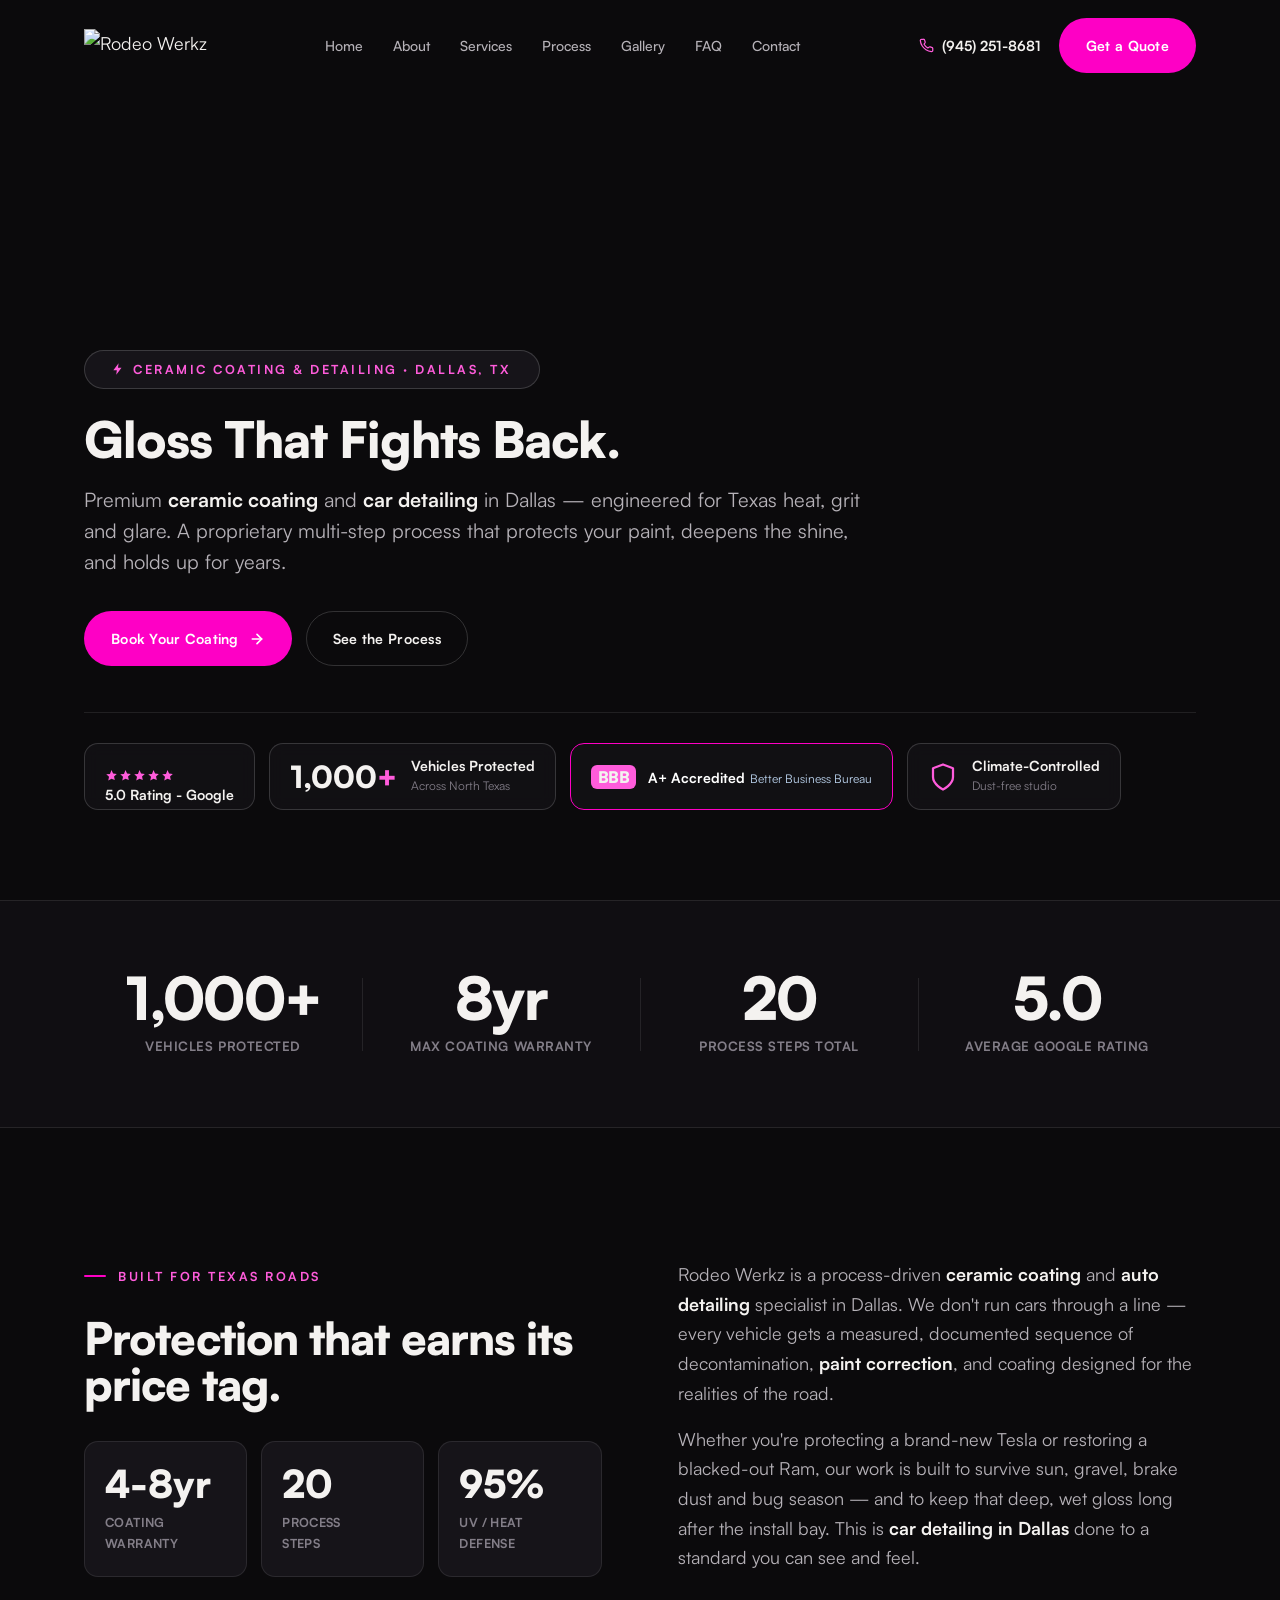
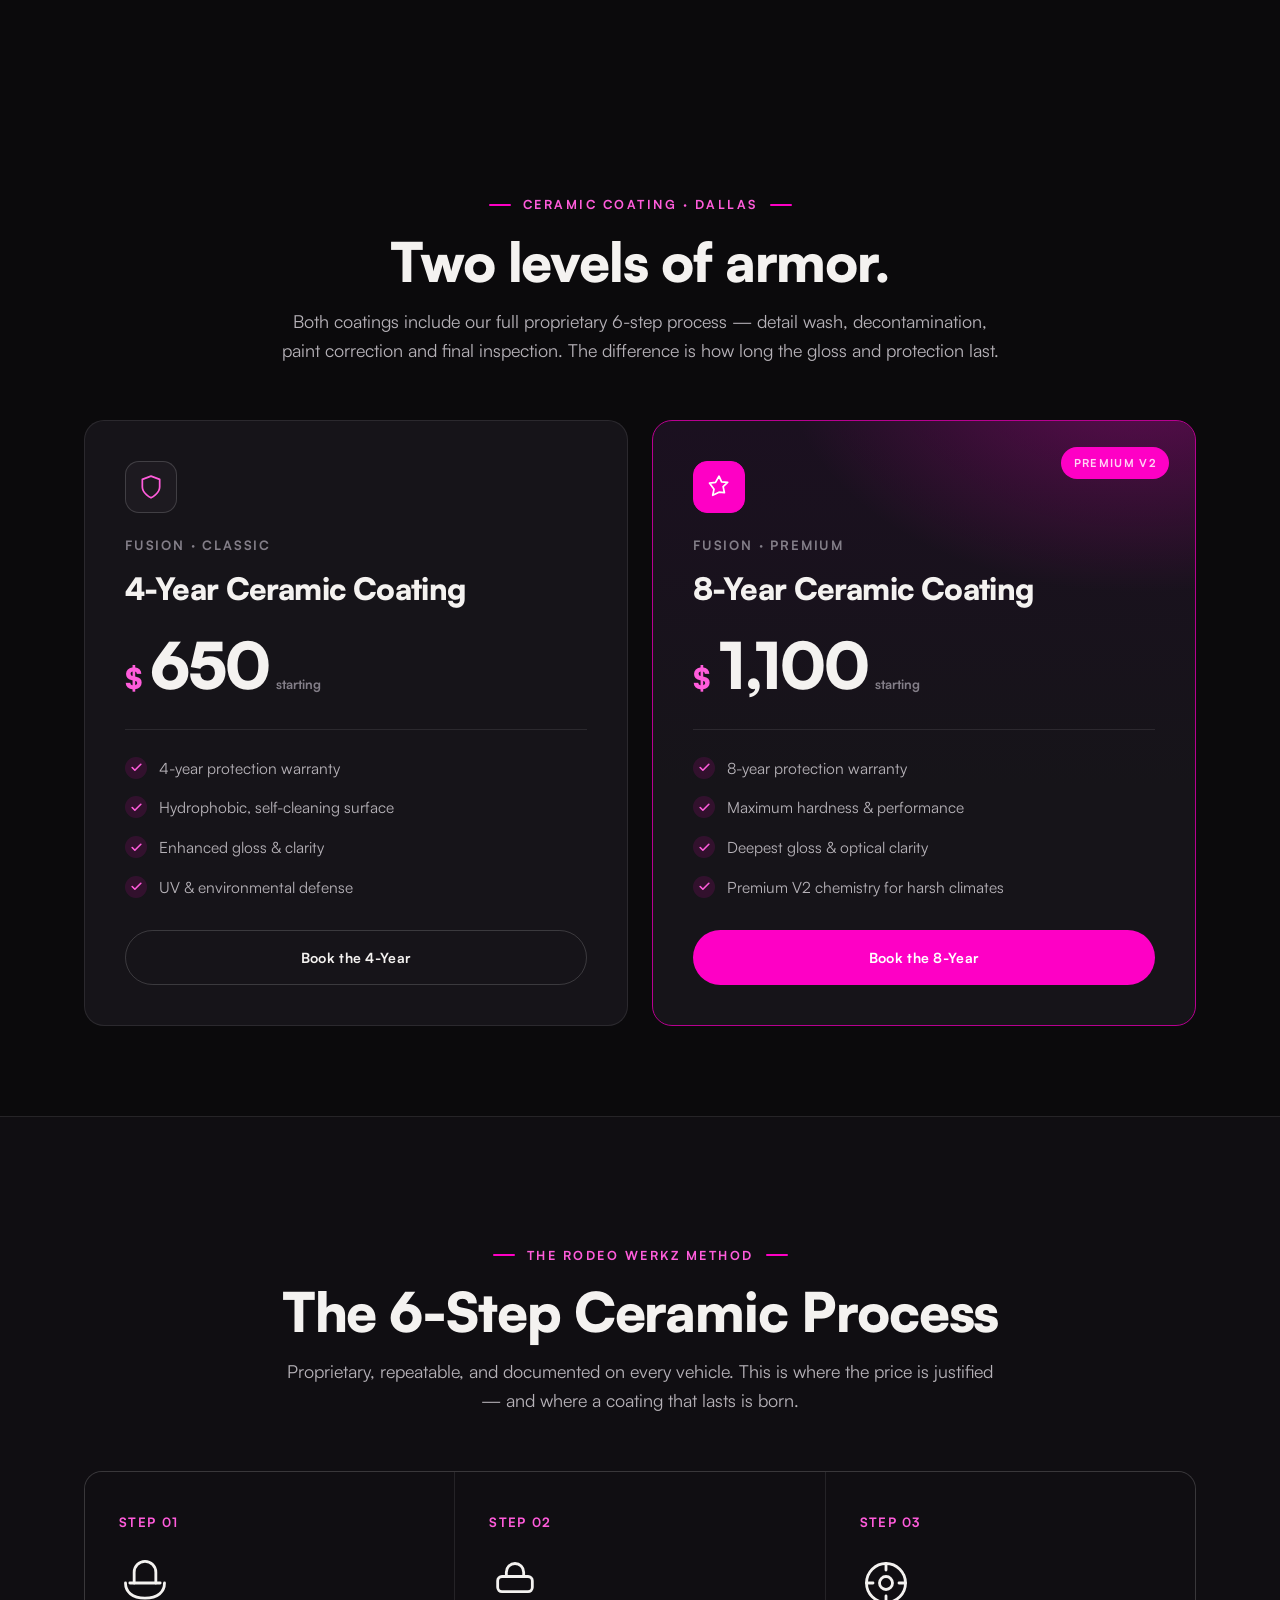
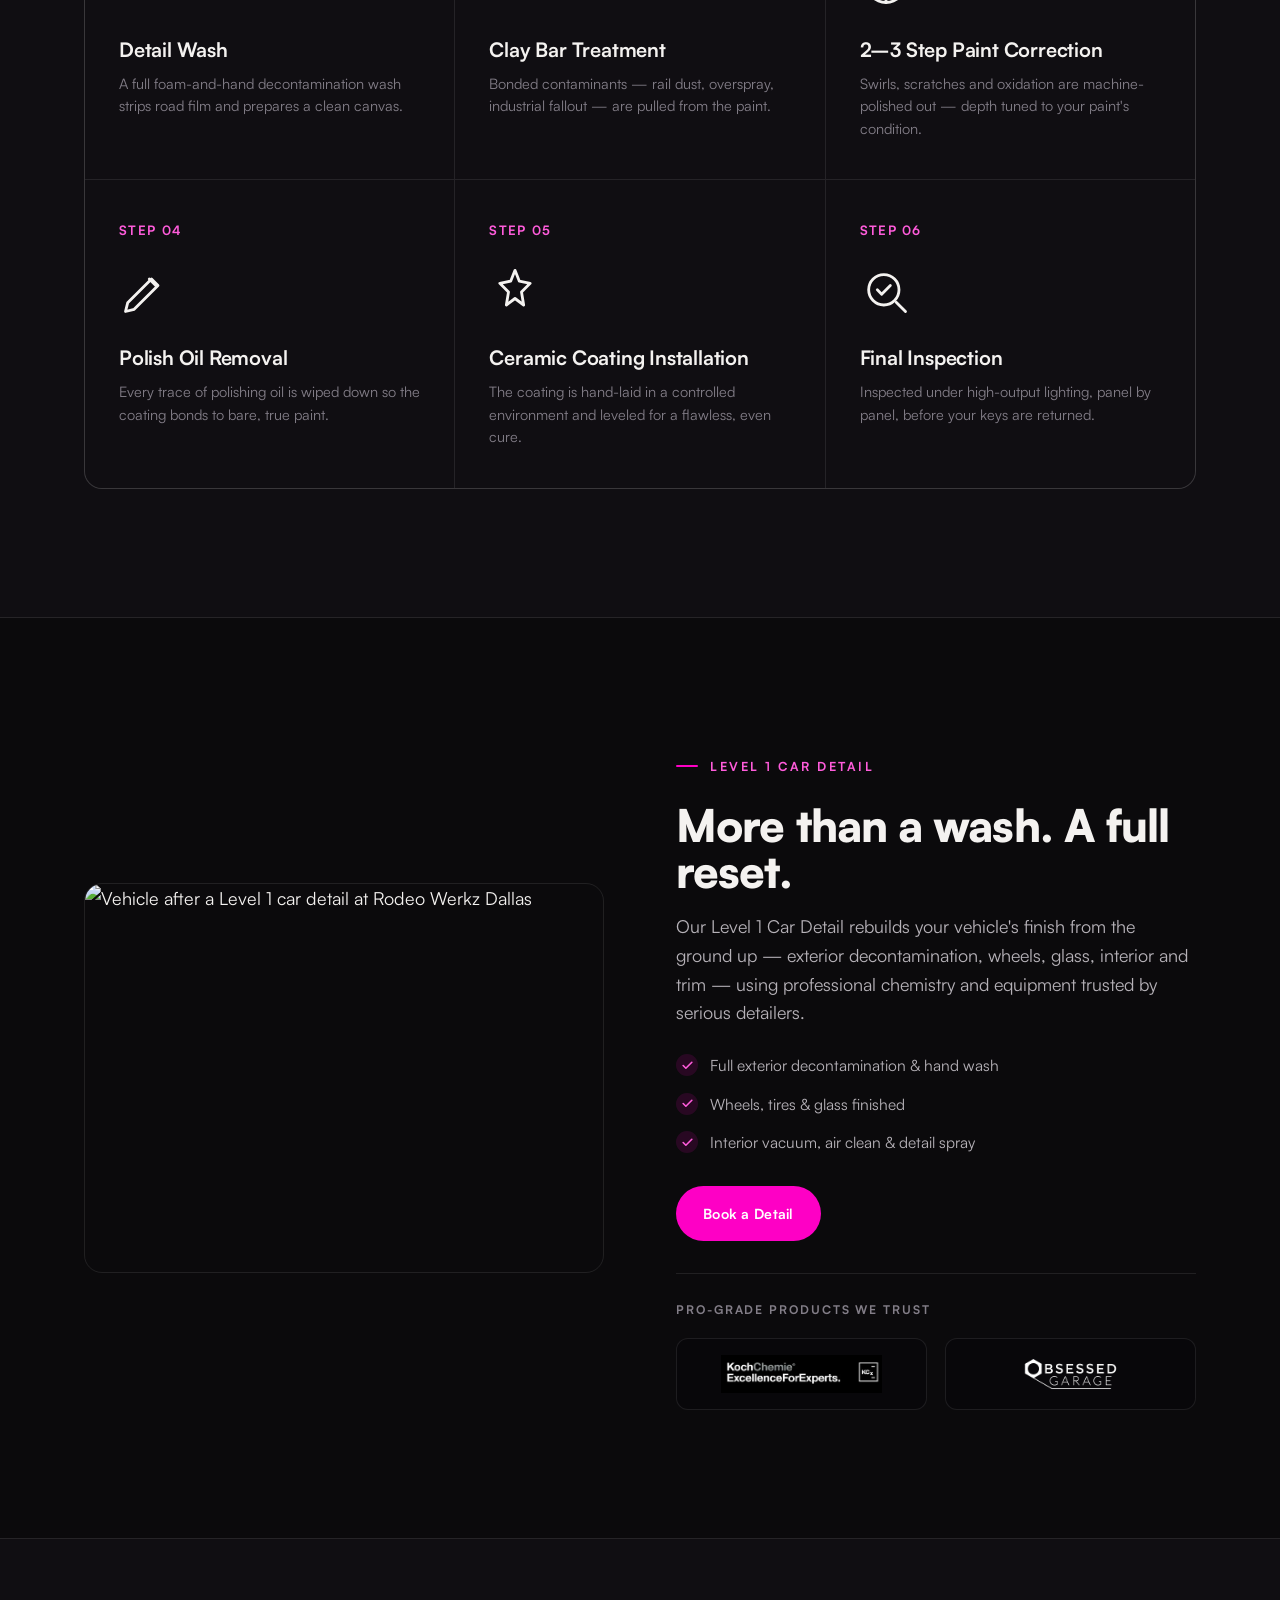
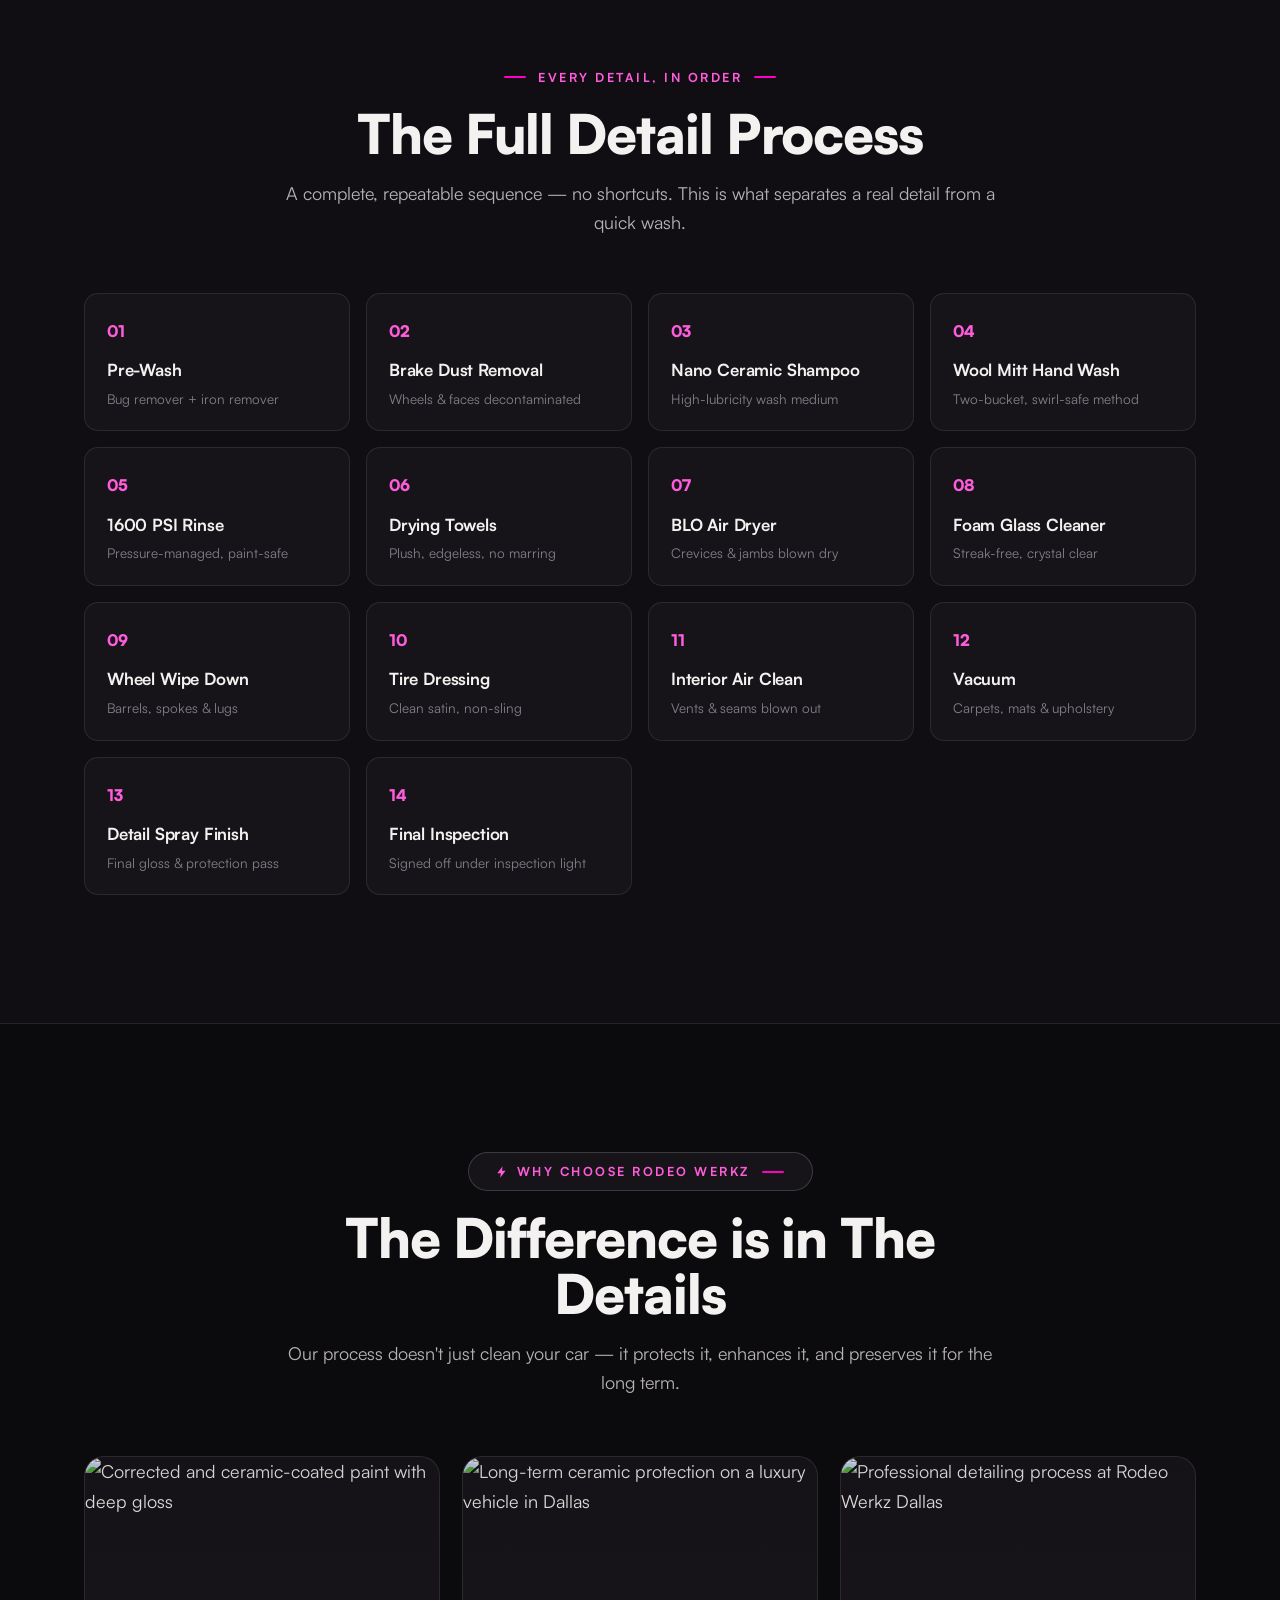
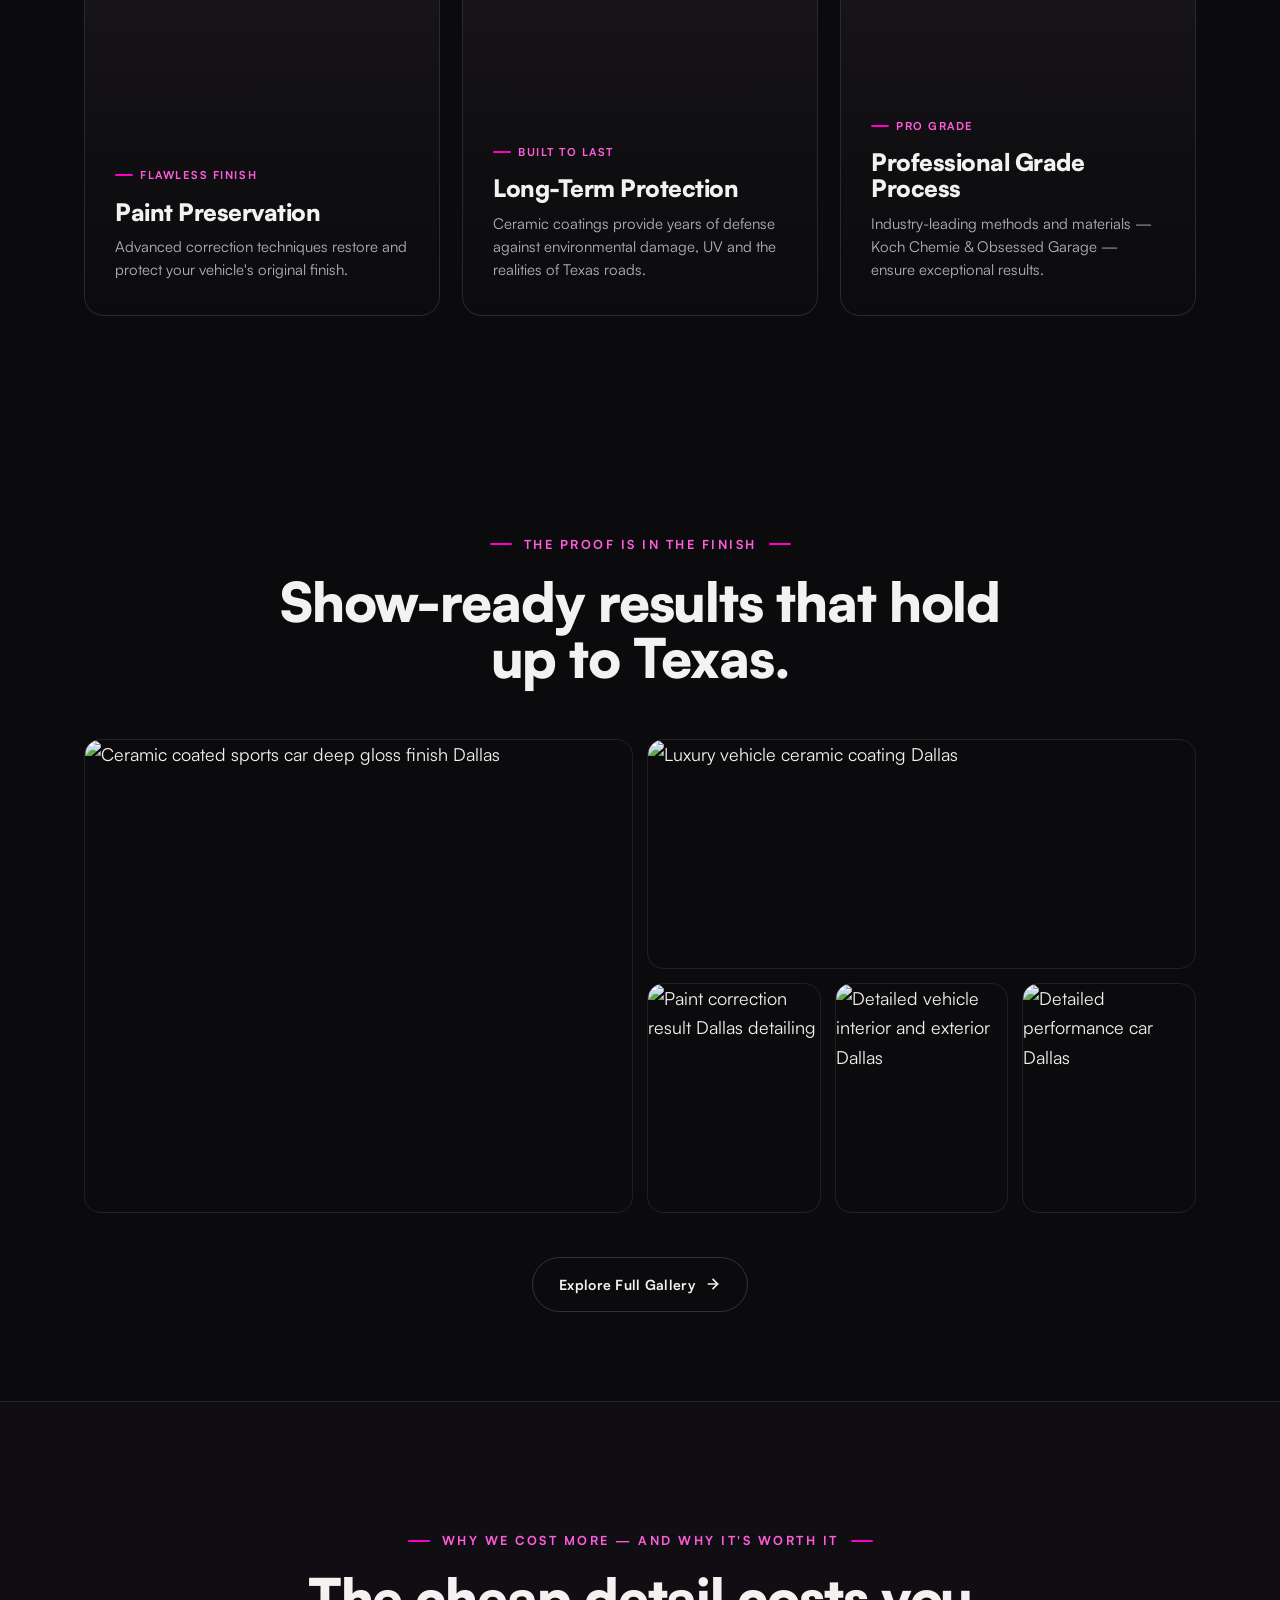
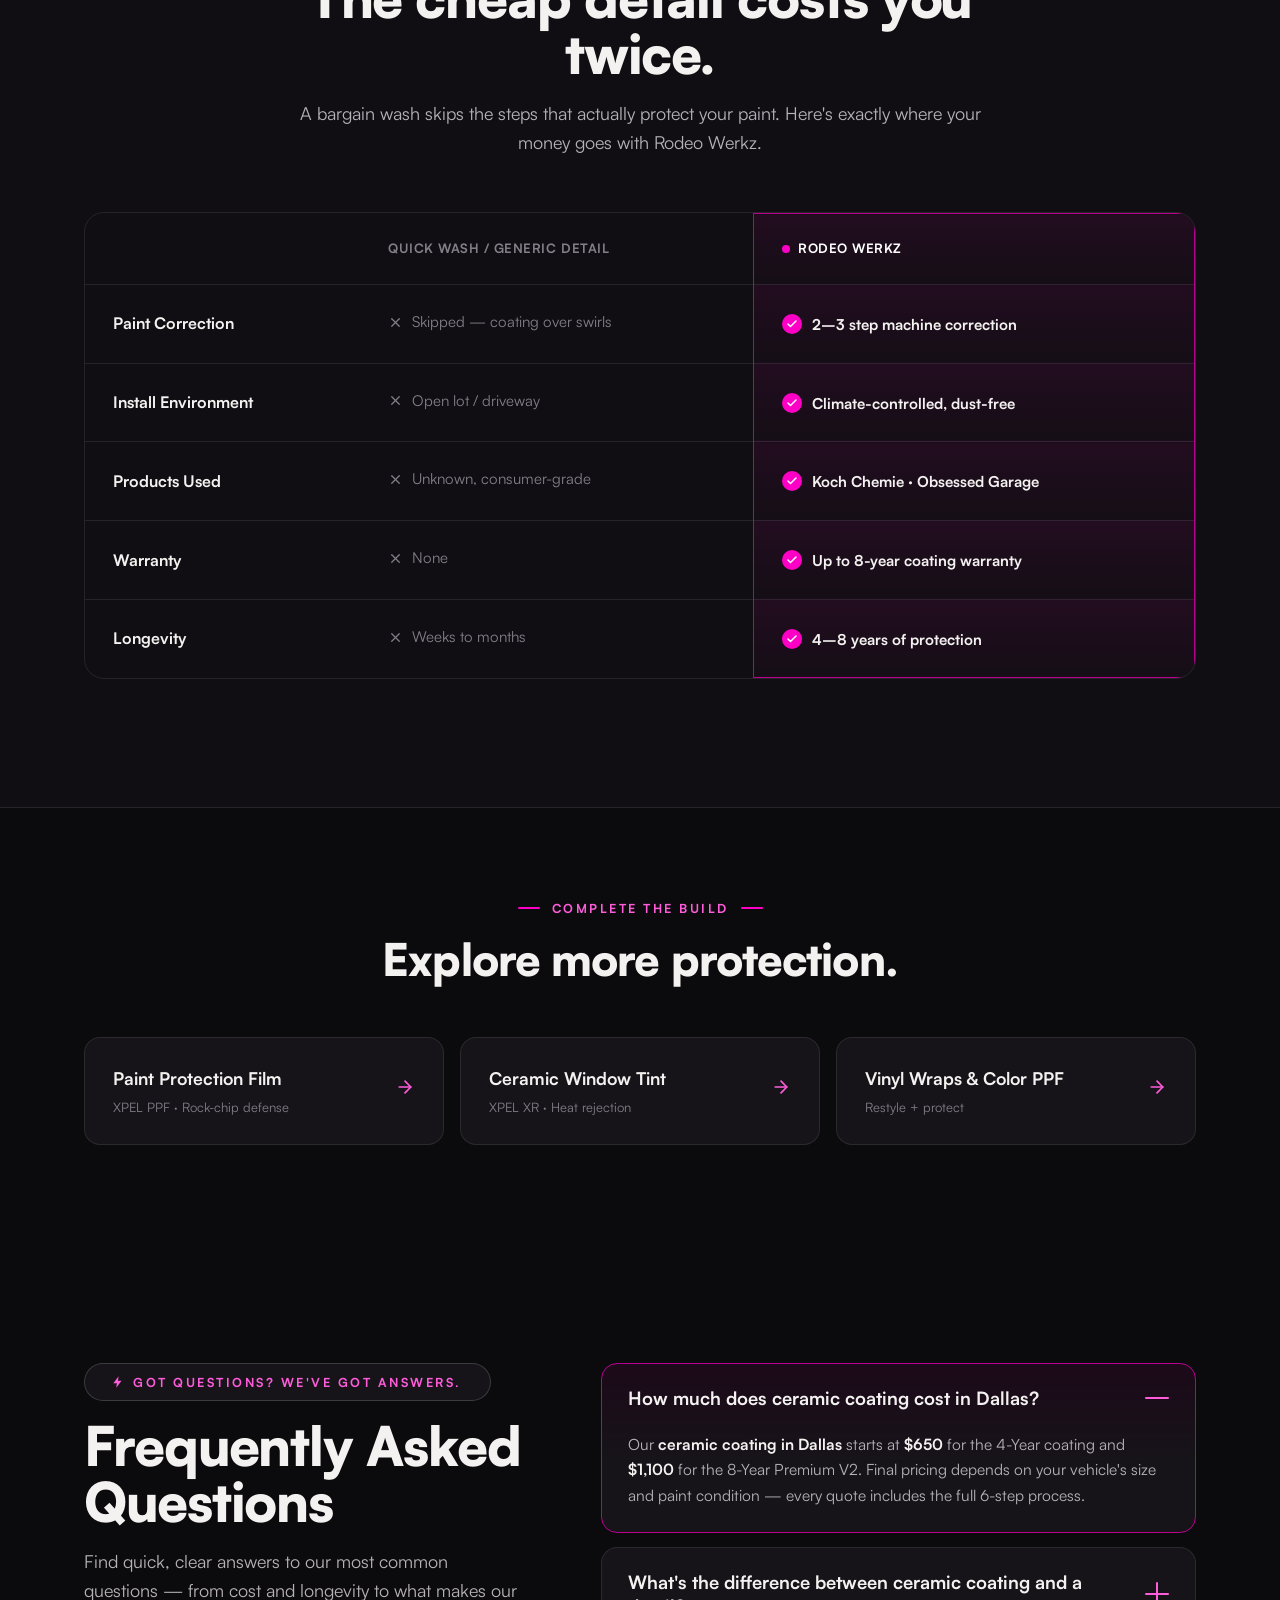
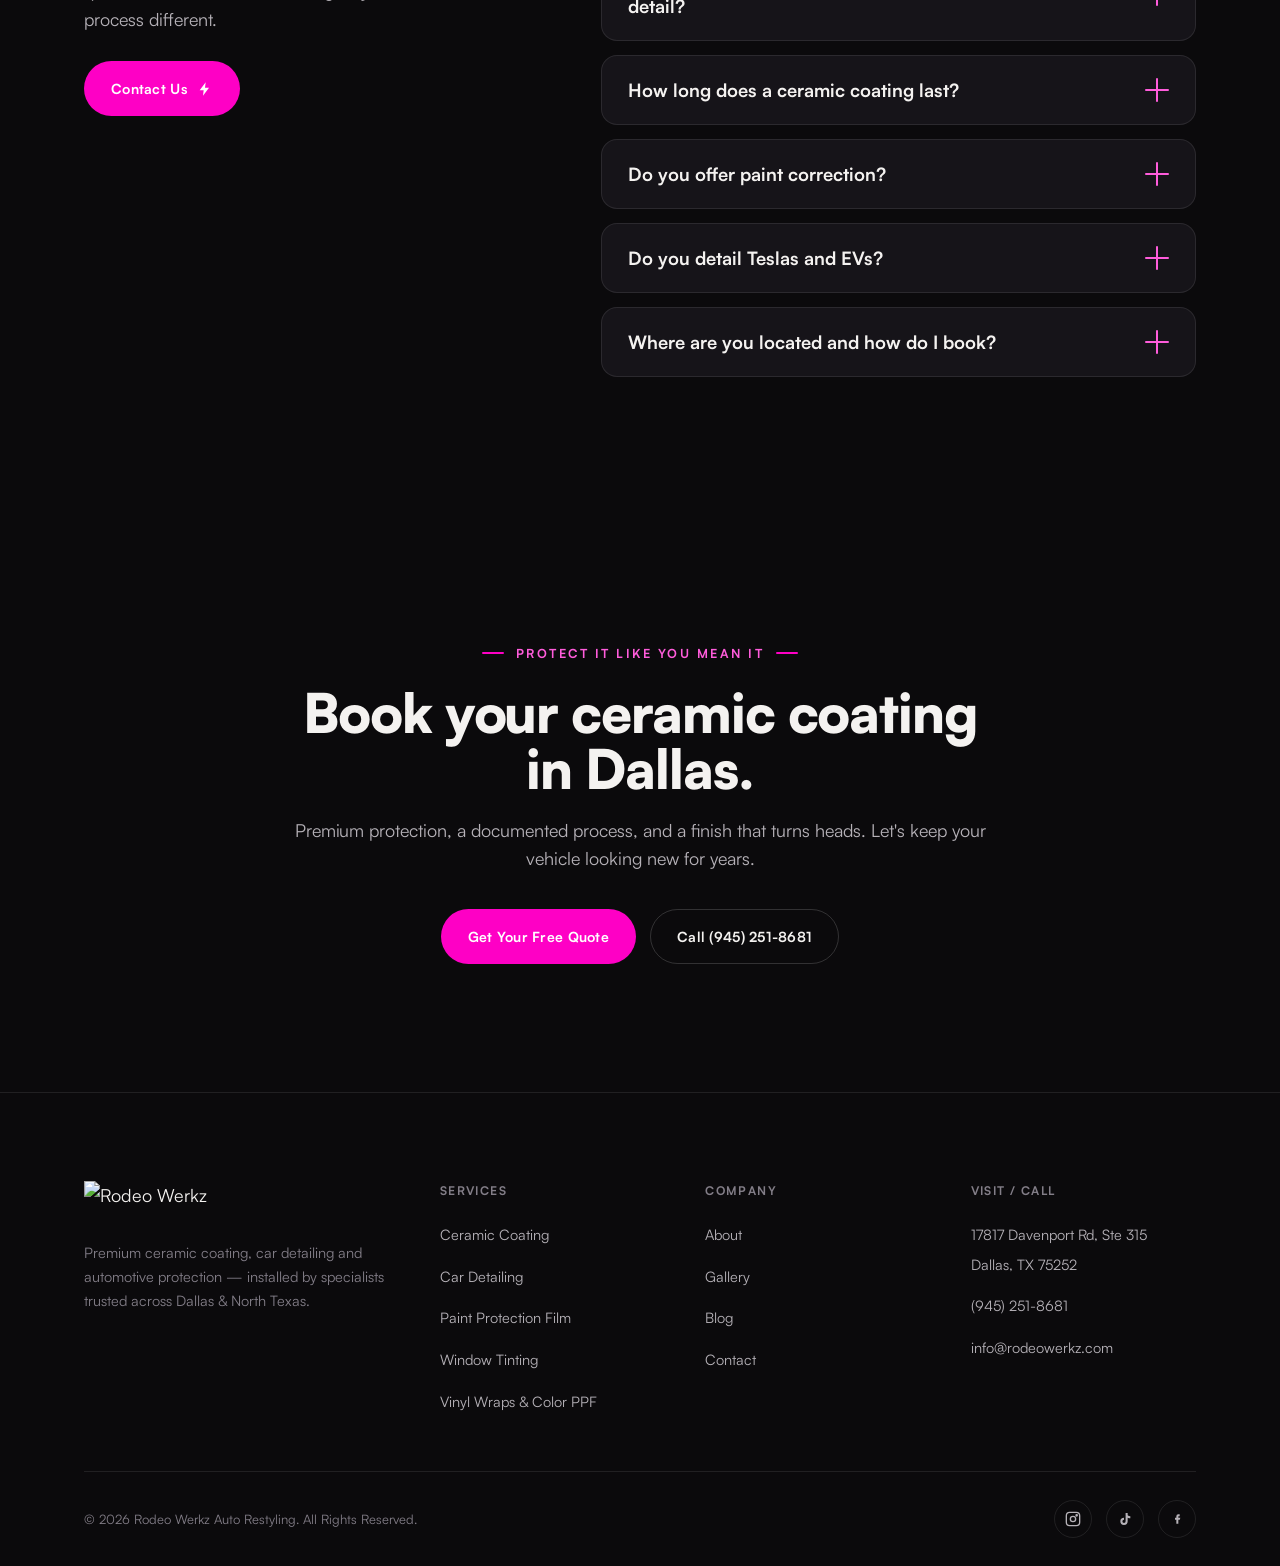
==== ceramic-coating-detailing/index.html @ 75ed05dd "Fix CSS/JS 404s on the deployed page Vercel was rewriting /ceramic-coating-detailing to the deep .ht" ====
<!DOCTYPE html>
<html lang="en">
<head>
<meta charset="UTF-8" />
<meta name="viewport" content="width=device-width, initial-scale=1" />

<!-- ============ SEO ============ -->
<title>Ceramic Coating & Car Detailing in Dallas, TX | Rodeo Werkz</title>
<meta name="description" content="Premium ceramic coating and car detailing in Dallas. Rodeo Werkz' proprietary 6-step ceramic process and full Level 1 detail deliver paint correction, hydrophobic protection & a flawless finish. Serving North Dallas, Plano, Carrollton & DFW." />
<meta name="keywords" content="Ceramic Coating Dallas, Car Detailing Dallas, Paint Correction Dallas, Auto Detailing Near Me, ceramic coating near me, Tesla detailing Dallas" />
<link rel="canonical" href="https://rodeowerkz.com/ceramic-coating-car-detailing/" />
<meta name="theme-color" content="#0b0a0c" />
<meta name="robots" content="index, follow, max-image-preview:large" />

<meta property="og:type" content="website" />
<meta property="og:locale" content="en_US" />
<meta property="og:site_name" content="Rodeo Werkz" />
<meta property="og:title" content="Ceramic Coating & Car Detailing in Dallas, TX | Rodeo Werkz" />
<meta property="og:description" content="Proprietary 6-step ceramic coating & full detail process. Premium paint protection built for Texas roads — Dallas, Plano, Carrollton & DFW." />
<meta property="og:url" content="https://rodeowerkz.com/ceramic-coating-car-detailing/" />
<meta property="og:image" content="https://rodeowerkz.com/wp-content/uploads/2025/11/Home.webp" />
<meta name="twitter:card" content="summary_large_image" />

<link rel="stylesheet" href="styles.css" />

<!-- ============ Structured data ============ -->
<script type="application/ld+json">
{
  "@context": "https://schema.org",
  "@type": "Service",
  "serviceType": "Ceramic Coating & Car Detailing",
  "provider": {
    "@type": "AutoDetailing",
    "name": "Rodeo Werkz Auto Restyling",
    "image": "https://rodeowerkz.com/wp-content/uploads/2025/11/Home.webp",
    "telephone": "+19452518681",
    "address": {
      "@type": "PostalAddress",
      "streetAddress": "17817 Davenport Rd Suite 315",
      "addressLocality": "Dallas",
      "addressRegion": "TX",
      "postalCode": "75252",
      "addressCountry": "US"
    },
    "areaServed": ["Dallas","North Dallas","Plano","Carrollton","Frisco","Richardson","Addison","McKinney"],
    "priceRange": "$$$"
  },
  "offers": [
    { "@type": "Offer", "name": "4-Year Ceramic Coating", "price": "650", "priceCurrency": "USD" },
    { "@type": "Offer", "name": "8-Year Ceramic Coating (Premium V2)", "price": "1100", "priceCurrency": "USD" }
  ]
}
</script>
<script type="application/ld+json">
{
  "@context": "https://schema.org",
  "@type": "FAQPage",
  "mainEntity": [
    { "@type": "Question", "name": "How much does ceramic coating cost in Dallas?", "acceptedAnswer": { "@type": "Answer", "text": "Rodeo Werkz offers a 4-Year Ceramic Coating starting at $650 and an 8-Year Premium V2 Ceramic Coating starting at $1,100. Final pricing depends on vehicle size and paint condition." } },
    { "@type": "Question", "name": "What is the difference between ceramic coating and a car detail?", "acceptedAnswer": { "@type": "Answer", "text": "A detail cleans, decontaminates and restores your vehicle's surfaces. A ceramic coating is a long-term, hydrophobic layer bonded to corrected paint for years of protection and gloss. A full detail and paint correction are part of our ceramic coating process." } },
    { "@type": "Question", "name": "How long does ceramic coating last?", "acceptedAnswer": { "@type": "Answer", "text": "Our 4-Year coating is warrantied for four years and our Premium V2 coating for eight years, when maintained properly." } },
    { "@type": "Question", "name": "Do you offer paint correction in Dallas?", "acceptedAnswer": { "@type": "Answer", "text": "Yes. Every ceramic coating includes a 2-3 step paint correction depending on paint condition to remove swirls and defects before coating." } },
    { "@type": "Question", "name": "What areas do you serve?", "acceptedAnswer": { "@type": "Answer", "text": "We serve Dallas, North Dallas, Plano, Carrollton, Frisco, Richardson, Addison, McKinney and the greater DFW metroplex from our Dallas studio." } }
  ]
}
</script>
</head>
<body>

<!-- ====================================================== HEADER -->
<header class="header" data-screen-label="Header">
  <div class="wrap header__inner">
    <a class="header__logo" href="https://rodeowerkz.com/" aria-label="Rodeo Werkz home">
      <img src="https://rodeowerkz.com/wp-content/uploads/2025/09/Rodeo-Werkz-White-Logo-1-1.svg" alt="Rodeo Werkz" />
    </a>
    <nav class="nav" aria-label="Primary">
      <a href="https://rodeowerkz.com/">Home</a>
      <a href="https://rodeowerkz.com/about/">About</a>
      <a href="https://rodeowerkz.com/services/">Services</a>
      <a href="#process">Process</a>
      <a href="#gallery">Gallery</a>
      <a href="#faq">FAQ</a>
      <a href="https://rodeowerkz.com/contact/">Contact</a>
    </nav>
    <div class="header__cta">
      <a class="header__phone" href="tel:+19452518681">
        <svg viewBox="0 0 24 24" fill="none" stroke="currentColor" stroke-width="2" stroke-linecap="round" stroke-linejoin="round"><path d="M22 16.92v3a2 2 0 0 1-2.18 2 19.79 19.79 0 0 1-8.63-3.07 19.5 19.5 0 0 1-6-6 19.79 19.79 0 0 1-3.07-8.67A2 2 0 0 1 4.11 2h3a2 2 0 0 1 2 1.72c.13.81.36 1.6.7 2.34a2 2 0 0 1-.45 2.11L8.09 9.91a16 16 0 0 0 6 6l1.74-1.27a2 2 0 0 1 2.11-.45c.74.34 1.53.57 2.34.7A2 2 0 0 1 22 16.92z"/></svg>
        (945) 251-8681
      </a>
      <a class="btn btn--primary" href="https://rodeowerkz.fillout.com/ceramic-coating-detailing">Get a Quote</a>
      <button class="menu-toggle" aria-label="Open menu">
        <svg viewBox="0 0 24 24" fill="none" stroke="currentColor" stroke-width="2" stroke-linecap="round"><line x1="3" y1="7" x2="21" y2="7"/><line x1="3" y1="12" x2="21" y2="12"/><line x1="3" y1="17" x2="21" y2="17"/></svg>
      </button>
    </div>
  </div>
</header>

<!-- ====================================================== HERO -->
<section class="hero" data-screen-label="Hero">
  <div class="hero__media">
    <video autoplay muted loop playsinline>
      <source src="assets/hero.mp4" type="video/mp4" />
    </video>
  </div>
  <div class="wrap hero__inner">
    <span class="eyebrow pill hero__eyebrow reveal" style="padding: 8px 28px 8px 0px">
      <svg class="bolt" viewBox="0 0 24 24" fill="currentColor"><path d="M13 2 4 14h6l-1 8 9-12h-6z"/></svg>
      Ceramic Coating &amp; Detailing · Dallas, TX
    </span>
    <h1 class="h-xxl reveal" data-d="1">Gloss That Fights Back.</h1>
    <p class="hero__sub reveal" data-d="2">
      Premium <strong>ceramic coating</strong> and <strong>car detailing</strong> in Dallas — engineered for Texas heat, grit and glare. A proprietary multi-step process that protects your paint, deepens the shine, and holds up for years.
    </p>
    <div class="hero__actions reveal" data-d="3">
      <a class="btn btn--primary" href="https://rodeowerkz.fillout.com/ceramic-coating-detailing">
        Book Your Coating
        <svg viewBox="0 0 24 24" fill="none" stroke="currentColor" stroke-width="2.5" stroke-linecap="round" stroke-linejoin="round"><line x1="5" y1="12" x2="19" y2="12"/><polyline points="12 5 19 12 12 19"/></svg>
      </a>
      <a class="btn btn--ghost" href="#process">See the Process</a>
    </div>

    <div class="hero__trust reveal" data-d="4">
      <div class="trust-card" style="padding: 20px 20px 0px">
        <div class="trust-card__txt">
          <span class="stars" aria-label="5 star rated">
            <svg viewBox="0 0 24 24" fill="currentColor"><path d="M12 2l2.9 6.3 6.9.7-5.1 4.7 1.4 6.8L12 17.8 6 21.2l1.4-6.8L2.3 9.7l6.9-.7z"/></svg>
            <svg viewBox="0 0 24 24" fill="currentColor"><path d="M12 2l2.9 6.3 6.9.7-5.1 4.7 1.4 6.8L12 17.8 6 21.2l1.4-6.8L2.3 9.7l6.9-.7z"/></svg>
            <svg viewBox="0 0 24 24" fill="currentColor"><path d="M12 2l2.9 6.3 6.9.7-5.1 4.7 1.4 6.8L12 17.8 6 21.2l1.4-6.8L2.3 9.7l6.9-.7z"/></svg>
            <svg viewBox="0 0 24 24" fill="currentColor"><path d="M12 2l2.9 6.3 6.9.7-5.1 4.7 1.4 6.8L12 17.8 6 21.2l1.4-6.8L2.3 9.7l6.9-.7z"/></svg>
            <svg viewBox="0 0 24 24" fill="currentColor"><path d="M12 2l2.9 6.3 6.9.7-5.1 4.7 1.4 6.8L12 17.8 6 21.2l1.4-6.8L2.3 9.7l6.9-.7z"/></svg>
          </span>
          <span class="t">5.0 Rating - Google</span>
          <span class="s">
</span>
        </div>
      </div>
      <div class="trust-card">
        <span class="trust-card__big"><span data-count="1000">0</span><span class="mag">+</span></span>
        <div class="trust-card__txt">
          <span class="t">Vehicles Protected</span>
          <span class="s">Across North Texas</span>
        </div>
      </div>
      <div class="trust-card bbb" style="background-color: rgb(17, 16, 19); border-color: rgb(254, 0, 197)">
        <span class="bbb__mark" style="background-color: rgb(255, 92, 219); color: rgb(244, 242, 240)">BBB</span>
        <div class="bbb__txt">
          <span class="t">A+ Accredited</span>
          <span class="s">Better Business Bureau</span>
        </div>
      </div>
      <div class="trust-card">
        <svg class="shield" viewBox="0 0 24 24" fill="none" stroke="currentColor" stroke-width="1.8" stroke-linecap="round" stroke-linejoin="round"><path d="M12 22s8-4 8-10V5l-8-3-8 3v7c0 6 8 10 8 10z"/></svg>
        <div class="trust-card__txt">
          <span class="t">Climate-Controlled</span>
          <span class="s">Dust-free studio</span>
        </div>
      </div>
    </div>
  </div>
</section>

<!-- ====================================================== STATS BAND (moved up, no pink) -->
<section class="stats" data-screen-label="Stats">
  <div class="wrap">
    <div class="stats__grid section--tight" style="padding-block:clamp(36px,5vw,56px)">
      <div class="stat reveal"><div class="n"><span data-count="1000" data-suffix="+" style="color: rgb(244, 242, 240)">0</span></div><div class="l">Vehicles Protected</div></div>
      <div class="stat reveal" data-d="1"><div class="n"><span data-count="8">0</span>yr</div><div class="l">Max Coating Warranty</div></div>
      <div class="stat reveal" data-d="2"><div class="n"><span data-count="20">0</span></div><div class="l">Process Steps Total</div></div>
      <div class="stat reveal" data-d="3"><div class="n"><span data-count="5">0</span>.0</div><div class="l">Average Google Rating</div></div>
    </div>
  </div>
</section>

<!-- ====================================================== INTRO / Built for Texas Roads -->
<section class="section intro" data-screen-label="Intro">
  <div class="wrap">
    <div class="intro__grid">
      <div class="reveal">
        <span class="eyebrow" style="margin-bottom:22px">Built for Texas Roads</span>
        <h2 class="h-lg" style="margin-top:6px">Protection that earns its price tag.</h2>
        <div class="intro__stats">
          <div class="intro__stat"><div class="n">4-8yr</div><div class="l">Coating<br>Warranty</div></div>
          <div class="intro__stat"><div class="n"><span data-count="20">0</span></div><div class="l">PROCESS<br>STEPS</div></div>
          <div class="intro__stat"><div class="n"><span data-count="95">0</span><span class="mag" style="color: rgb(244, 242, 240)">%</span></div><div class="l">UV / Heat<br>Defense</div></div>
        </div>
      </div>
      <div class="intro__body reveal" data-d="1">
        <p>Rodeo Werkz is a process-driven <strong>ceramic coating</strong> and <strong>auto detailing</strong> specialist in Dallas. We don't run cars through a line — every vehicle gets a measured, documented sequence of decontamination, <strong>paint correction</strong>, and coating designed for the realities of the road.</p>
        <p>Whether you're protecting a brand-new Tesla or restoring a blacked-out Ram, our work is built to survive sun, gravel, brake dust and bug season — and to keep that deep, wet gloss long after the install bay. This is <strong>car detailing in Dallas</strong> done to a standard you can see and feel.</p>
      </div>
    </div>
  </div>
</section>

<!-- ====================================================== CERAMIC PRICING -->
<section class="section section--tight" id="ceramic" data-screen-label="Ceramic Pricing">
  <div class="wrap">
    <div class="center-head reveal" style="margin-bottom:4px">
      <span class="eyebrow center">Ceramic Coating · Dallas</span>
      <h2 class="h-xl" style="max-width:16ch">Two levels of armor.</h2>
      <p class="lead">Both coatings include our full proprietary 6-step process — detail wash, decontamination, paint correction and final inspection. The difference is how long the gloss and protection last.</p>
    </div>

    <div class="tiers">
      <div class="tier reveal" data-d="1">
        <div class="tier__icon"><svg viewBox="0 0 24 24" fill="none" stroke="currentColor" stroke-linecap="round" stroke-linejoin="round"><path d="M12 22s8-4 8-10V5l-8-3-8 3v7c0 6 8 10 8 10z"/></svg></div>
        <div class="tier__name">Fusion · Classic</div>
        <div class="tier__warranty">4-Year Ceramic Coating</div>
        <div class="tier__price"><span class="cur">$</span><span class="amt">650</span><span class="per">starting</span></div>
        <div class="tier__rule"></div>
        <ul class="tier__list">
          <li><span class="ck"><svg viewBox="0 0 24 24" fill="none" stroke="currentColor" stroke-width="3" stroke-linecap="round" stroke-linejoin="round"><path d="M20 6L9 17l-5-5"/></svg></span>4-year protection warranty</li>
          <li><span class="ck"><svg viewBox="0 0 24 24" fill="none" stroke="currentColor" stroke-width="3" stroke-linecap="round" stroke-linejoin="round"><path d="M20 6L9 17l-5-5"/></svg></span>Hydrophobic, self-cleaning surface</li>
          <li><span class="ck"><svg viewBox="0 0 24 24" fill="none" stroke="currentColor" stroke-width="3" stroke-linecap="round" stroke-linejoin="round"><path d="M20 6L9 17l-5-5"/></svg></span>Enhanced gloss &amp; clarity</li>
          <li><span class="ck"><svg viewBox="0 0 24 24" fill="none" stroke="currentColor" stroke-width="3" stroke-linecap="round" stroke-linejoin="round"><path d="M20 6L9 17l-5-5"/></svg></span>UV &amp; environmental defense</li>
        </ul>
        <a class="btn btn--ghost btn--block" href="https://rodeowerkz.fillout.com/ceramic-coating-detailing">Book the 4-Year</a>
        <span class="tier__halo"></span>
      </div>

      <div class="tier tier--feature reveal" data-d="2">
        <span class="tier__tag">Premium V2</span>
        <div class="tier__icon"><svg viewBox="0 0 24 24" fill="none" stroke="currentColor" stroke-linecap="round" stroke-linejoin="round"><path d="M12 2l2.4 5.2 5.6.6-4.2 3.8 1.2 5.6L12 16.8 6.2 19.6l1.2-5.6L3.2 8.4l5.6-.6z"/></svg></div>
        <div class="tier__name">Fusion · Premium</div>
        <div class="tier__warranty">8-Year Ceramic Coating</div>
        <div class="tier__price"><span class="cur">$</span><span class="amt">1,100</span><span class="per">starting</span></div>
        <div class="tier__rule"></div>
        <ul class="tier__list">
          <li><span class="ck"><svg viewBox="0 0 24 24" fill="none" stroke="currentColor" stroke-width="3" stroke-linecap="round" stroke-linejoin="round"><path d="M20 6L9 17l-5-5"/></svg></span>8-year protection warranty</li>
          <li><span class="ck"><svg viewBox="0 0 24 24" fill="none" stroke="currentColor" stroke-width="3" stroke-linecap="round" stroke-linejoin="round"><path d="M20 6L9 17l-5-5"/></svg></span>Maximum hardness &amp; performance</li>
          <li><span class="ck"><svg viewBox="0 0 24 24" fill="none" stroke="currentColor" stroke-width="3" stroke-linecap="round" stroke-linejoin="round"><path d="M20 6L9 17l-5-5"/></svg></span>Deepest gloss &amp; optical clarity</li>
          <li><span class="ck"><svg viewBox="0 0 24 24" fill="none" stroke="currentColor" stroke-width="3" stroke-linecap="round" stroke-linejoin="round"><path d="M20 6L9 17l-5-5"/></svg></span>Premium V2 chemistry for harsh climates</li>
        </ul>
        <a class="btn btn--primary btn--block" href="https://rodeowerkz.fillout.com/ceramic-coating-detailing">Book the 8-Year</a>
        <span class="tier__halo"></span>
      </div>
    </div>
  </div>
</section>

<!-- ====================================================== 6-STEP CERAMIC PROCESS -->
<section class="section process" id="process" data-screen-label="6-Step Ceramic Process">
  <div class="wrap">
    <div class="center-head reveal">
      <span class="eyebrow center">The Rodeo Werkz Method</span>
      <h2 class="h-xl">The 6-Step Ceramic Process</h2>
      <p class="lead">Proprietary, repeatable, and documented on every vehicle. This is where the price is justified — and where a coating that lasts is born.</p>
    </div>

    <div class="steps6">
      <article class="step6 reveal" data-d="1">
        <div class="step6__n">STEP 01</div>
        <div class="step6__icon"><svg viewBox="0 0 24 24" fill="none" stroke="currentColor" stroke-linecap="round" stroke-linejoin="round"><path d="M3 12c0 4 3 7 9 7s9-3 9-7"/><path d="M7 12V7a5 5 0 0 1 10 0v5"/><path d="M5 12h14"/></svg></div>
        <h3>Detail Wash</h3>
        <p>A full foam-and-hand decontamination wash strips road film and prepares a clean canvas.</p>
        <span class="step6__bar"></span>
      </article>
      <article class="step6 reveal" data-d="2">
        <div class="step6__n">STEP 02</div>
        <div class="step6__icon"><svg viewBox="0 0 24 24" fill="none" stroke="currentColor" stroke-linecap="round" stroke-linejoin="round"><rect x="4" y="9" width="16" height="7" rx="2"/><path d="M8 9V7a4 4 0 0 1 8 0v2"/></svg></div>
        <h3>Clay Bar Treatment</h3>
        <p>Bonded contaminants — rail dust, overspray, industrial fallout — are pulled from the paint.</p>
        <span class="step6__bar"></span>
      </article>
      <article class="step6 reveal" data-d="3">
        <div class="step6__n">STEP 03</div>
        <div class="step6__icon"><svg viewBox="0 0 24 24" fill="none" stroke="currentColor" stroke-linecap="round" stroke-linejoin="round"><circle cx="12" cy="12" r="9"/><circle cx="12" cy="12" r="3"/><path d="M12 3v3M12 18v3M3 12h3M18 12h3"/></svg></div>
        <h3>2–3 Step Paint Correction</h3>
        <p>Swirls, scratches and oxidation are machine-polished out — depth tuned to your paint's condition.</p>
        <span class="step6__bar"></span>
      </article>
      <article class="step6 reveal" data-d="1">
        <div class="step6__n">STEP 04</div>
        <div class="step6__icon"><svg viewBox="0 0 24 24" fill="none" stroke="currentColor" stroke-linecap="round" stroke-linejoin="round"><path d="M3 21l4-1 11-11-3-3L4 17z"/><path d="M14 6l3 3"/></svg></div>
        <h3>Polish Oil Removal</h3>
        <p>Every trace of polishing oil is wiped down so the coating bonds to bare, true paint.</p>
        <span class="step6__bar"></span>
      </article>
      <article class="step6 reveal" data-d="2">
        <div class="step6__n">STEP 05</div>
        <div class="step6__icon"><svg viewBox="0 0 24 24" fill="none" stroke="currentColor" stroke-linecap="round" stroke-linejoin="round"><path d="M12 2l2 5 5 1-4 4 1 6-4-3-4 3 1-6-4-4 5-1z"/></svg></div>
        <h3>Ceramic Coating Installation</h3>
        <p>The coating is hand-laid in a controlled environment and leveled for a flawless, even cure.</p>
        <span class="step6__bar"></span>
      </article>
      <article class="step6 reveal" data-d="3">
        <div class="step6__n">STEP 06</div>
        <div class="step6__icon"><svg viewBox="0 0 24 24" fill="none" stroke="currentColor" stroke-linecap="round" stroke-linejoin="round"><circle cx="11" cy="11" r="7"/><path d="M21 21l-4.3-4.3"/><path d="M8 11l2 2 4-4"/></svg></div>
        <h3>Final Inspection</h3>
        <p>Inspected under high-output lighting, panel by panel, before your keys are returned.</p>
        <span class="step6__bar"></span>
      </article>
    </div>
  </div>
</section>

<!-- ====================================================== CAR DETAIL (Level 1) -->
<section class="section detail" id="detail" data-screen-label="Car Detail">
  <div class="wrap">
    <div class="detail__grid">
      <div class="detail__media reveal">
        <img src="https://rodeowerkz.com/wp-content/uploads/2025/09/2023-06-04.webp" alt="Vehicle after a Level 1 car detail at Rodeo Werkz Dallas" />
      </div>
      <div class="reveal" data-d="1">
        <span class="eyebrow" style="margin-bottom:20px">Level 1 Car Detail</span>
        <h2 class="h-lg" style="margin-top:6px">More than a wash. A full reset.</h2>
        <p class="lead" style="margin:18px 0 0">Our Level 1 Car Detail rebuilds your vehicle's finish from the ground up — exterior decontamination, wheels, glass, interior and trim — using professional chemistry and equipment trusted by serious detailers.</p>
        <ul class="detail__list">
          <li><span class="ck"><svg viewBox="0 0 24 24" fill="none" stroke="currentColor" stroke-width="3" stroke-linecap="round" stroke-linejoin="round"><path d="M20 6L9 17l-5-5"/></svg></span>Full exterior decontamination &amp; hand wash</li>
          <li><span class="ck"><svg viewBox="0 0 24 24" fill="none" stroke="currentColor" stroke-width="3" stroke-linecap="round" stroke-linejoin="round"><path d="M20 6L9 17l-5-5"/></svg></span>Wheels, tires &amp; glass finished</li>
          <li><span class="ck"><svg viewBox="0 0 24 24" fill="none" stroke="currentColor" stroke-width="3" stroke-linecap="round" stroke-linejoin="round"><path d="M20 6L9 17l-5-5"/></svg></span>Interior vacuum, air clean &amp; detail spray</li>
        </ul>
        <a class="btn btn--primary detail__btn" href="https://rodeowerkz.fillout.com/ceramic-coating-detailing">Book a Detail</a>

        <div class="brandbar">
          <div class="brandbar__label">Pro-grade products we trust</div>
          <div class="brandbar__logos">
            <div class="brand-logo"><img src="assets/koch-chemie.png" alt="Koch Chemie — German detailing chemistry" /></div>
            <div class="brand-logo"><img src="assets/obsessed-garage.png" alt="Obsessed Garage — professional wash & detail equipment" /></div>
          </div>
        </div>
      </div>
    </div>
  </div>
</section>

<!-- ====================================================== 14-STEP DETAIL PROCESS -->
<section class="section process" data-screen-label="14-Step Detail Process">
  <div class="wrap">
    <div class="center-head reveal">
      <span class="eyebrow center">Every Detail, In Order</span>
      <h2 class="h-xl">The Full Detail Process</h2>
      <p class="lead">A complete, repeatable sequence — no shortcuts. This is what separates a real detail from a quick wash.</p>
    </div>

    <div class="steps14">
      <div class="step14 reveal"><div class="step14__n">01</div><div class="step14__t">Pre-Wash</div><div class="step14__d">Bug remover + iron remover</div></div>
      <div class="step14 reveal" data-d="1"><div class="step14__n">02</div><div class="step14__t">Brake Dust Removal</div><div class="step14__d">Wheels &amp; faces decontaminated</div></div>
      <div class="step14 reveal" data-d="2"><div class="step14__n">03</div><div class="step14__t">Nano Ceramic Shampoo</div><div class="step14__d">High-lubricity wash medium</div></div>
      <div class="step14 reveal" data-d="3"><div class="step14__n">04</div><div class="step14__t">Wool Mitt Hand Wash</div><div class="step14__d">Two-bucket, swirl-safe method</div></div>
      <div class="step14 reveal"><div class="step14__n">05</div><div class="step14__t">1600 PSI Rinse</div><div class="step14__d">Pressure-managed, paint-safe</div></div>
      <div class="step14 reveal" data-d="1"><div class="step14__n">06</div><div class="step14__t">Drying Towels</div><div class="step14__d">Plush, edgeless, no marring</div></div>
      <div class="step14 reveal" data-d="2"><div class="step14__n">07</div><div class="step14__t">BLO Air Dryer</div><div class="step14__d">Crevices &amp; jambs blown dry</div></div>
      <div class="step14 reveal" data-d="3"><div class="step14__n">08</div><div class="step14__t">Foam Glass Cleaner</div><div class="step14__d">Streak-free, crystal clear</div></div>
      <div class="step14 reveal"><div class="step14__n">09</div><div class="step14__t">Wheel Wipe Down</div><div class="step14__d">Barrels, spokes &amp; lugs</div></div>
      <div class="step14 reveal" data-d="1"><div class="step14__n">10</div><div class="step14__t">Tire Dressing</div><div class="step14__d">Clean satin, non-sling</div></div>
      <div class="step14 reveal" data-d="2"><div class="step14__n">11</div><div class="step14__t">Interior Air Clean</div><div class="step14__d">Vents &amp; seams blown out</div></div>
      <div class="step14 reveal" data-d="3"><div class="step14__n">12</div><div class="step14__t">Vacuum</div><div class="step14__d">Carpets, mats &amp; upholstery</div></div>
      <div class="step14 reveal"><div class="step14__n">13</div><div class="step14__t">Detail Spray Finish</div><div class="step14__d">Final gloss &amp; protection pass</div></div>
      <div class="step14 reveal" data-d="1"><div class="step14__n">14</div><div class="step14__t">Final Inspection</div><div class="step14__d">Signed off under inspection light</div></div>
    </div>
  </div>
</section>

<!-- ====================================================== WHY US -->
<section class="section why" data-screen-label="Why Us">
  <div class="wrap">
    <div class="center-head reveal">
      <span class="eyebrow pill center" style="padding: 8px 28px 8px 0px"><svg class="bolt" viewBox="0 0 24 24" fill="currentColor"><path d="M13 2 4 14h6l-1 8 9-12h-6z"/></svg>Why Choose Rodeo Werkz</span>
      <h2 class="h-xl" style="max-width:16ch">The Difference is in The Details</h2>
      <p class="lead">Our process doesn't just clean your car — it protects it, enhances it, and preserves it for the long term.</p>
    </div>

    <div class="why__cards">
      <article class="why-card reveal" data-d="1">
        <div class="why-card__img"><img src="https://rodeowerkz.com/wp-content/uploads/2025/09/unnamed-11.webp" alt="Corrected and ceramic-coated paint with deep gloss" /></div>
        <div class="why-card__txt">
          <span class="tag">Flawless Finish</span>
          <h3>Paint Preservation</h3>
          <p>Advanced correction techniques restore and protect your vehicle's original finish.</p>
        </div>
      </article>

      <article class="why-card reveal" data-d="2">
        <div class="why-card__img"><img src="https://rodeowerkz.com/wp-content/uploads/2025/09/2025-03-13-1.webp" alt="Long-term ceramic protection on a luxury vehicle in Dallas" /></div>
        <div class="why-card__txt">
          <span class="tag">Built to Last</span>
          <h3>Long-Term Protection</h3>
          <p>Ceramic coatings provide years of defense against environmental damage, UV and the realities of Texas roads.</p>
        </div>
      </article>

      <article class="why-card reveal" data-d="3">
        <div class="why-card__img"><img src="https://rodeowerkz.com/wp-content/uploads/2025/09/2023-06-12-3.webp" alt="Professional detailing process at Rodeo Werkz Dallas" /></div>
        <div class="why-card__txt">
          <span class="tag">Pro Grade</span>
          <h3>Professional Grade Process</h3>
          <p>Industry-leading methods and materials — Koch Chemie &amp; Obsessed Garage — ensure exceptional results.</p>
        </div>
      </article>
    </div>
  </div>
</section>

<!-- ====================================================== GALLERY -->
<section class="section section--tight" id="gallery" data-screen-label="Gallery">
  <div class="wrap">
    <div class="center-head reveal">
      <span class="eyebrow center">The Proof Is In The Finish</span>
      <h2 class="h-xl" style="max-width:20ch">Show-ready results that hold up to Texas.</h2>
    </div>
    <div class="gallery__strip">
      <a class="gallery__item g-a reveal" href="https://rodeowerkz.com/gallery/"><img src="https://rodeowerkz.com/wp-content/uploads/2025/09/unnamed-11.webp" alt="Ceramic coated sports car deep gloss finish Dallas" /><span class="gallery__cap"><span class="cs">Ceramic Coating</span><span class="ct">Deep-Gloss Finish</span></span></a>
      <a class="gallery__item g-b reveal" data-d="1" href="https://rodeowerkz.com/gallery/"><img src="https://rodeowerkz.com/wp-content/uploads/2025/09/2025-03-13-1.webp" alt="Luxury vehicle ceramic coating Dallas" /><span class="gallery__cap"><span class="cs">Coated &amp; Sealed</span><span class="ct">Studio Finish</span></span></a>
      <a class="gallery__item g-c reveal" data-d="2" href="https://rodeowerkz.com/gallery/"><img src="https://rodeowerkz.com/wp-content/uploads/2025/09/2023-02-22.webp" alt="Paint correction result Dallas detailing" /><span class="gallery__cap"><span class="cs">Paint Correction</span><span class="ct">Swirl-Free</span></span></a>
      <a class="gallery__item g-d reveal" data-d="3" href="https://rodeowerkz.com/gallery/"><img src="https://rodeowerkz.com/wp-content/uploads/2025/09/2023-06-04.webp" alt="Detailed vehicle interior and exterior Dallas" /><span class="gallery__cap"><span class="cs">Full Detail</span><span class="ct">Inside &amp; Out</span></span></a>
      <a class="gallery__item g-e reveal" data-d="4" href="https://rodeowerkz.com/gallery/"><img src="https://rodeowerkz.com/wp-content/uploads/2025/09/2023-06-12-3.webp" alt="Detailed performance car Dallas" /><span class="gallery__cap"><span class="cs">Detailing</span><span class="ct">Show-Ready</span></span></a>
    </div>
    <div class="gallery__cta">
      <a class="btn btn--ghost" href="https://rodeowerkz.com/gallery/">
        Explore Full Gallery
        <svg viewBox="0 0 24 24" fill="none" stroke="currentColor" stroke-width="2.5" stroke-linecap="round" stroke-linejoin="round"><line x1="5" y1="12" x2="19" y2="12"/><polyline points="12 5 19 12 12 19"/></svg>
      </a>
    </div>
  </div>
</section>

<!-- ====================================================== COMPARISON -->
<section class="section process" data-screen-label="Comparison">
  <div class="wrap">
    <div class="center-head reveal">
      <span class="eyebrow center">Why We Cost More — And Why It's Worth It</span>
      <h2 class="h-xl" style="max-width:20ch">The cheap detail costs you twice.</h2>
      <p class="lead">A bargain wash skips the steps that actually protect your paint. Here's exactly where your money goes with Rodeo Werkz.</p>
    </div>
    <div class="compare-wrap reveal" data-d="1">
      <table class="compare">
        <thead>
          <tr>
            <th></th>
            <th class="generic">Quick Wash / Generic Detail</th>
            <th class="rw col-rw"><span class="compare__head-rw"><span class="dot"></span>Rodeo Werkz</span></th>
          </tr>
        </thead>
        <tbody>
          <tr>
            <td class="feat">Paint Correction</td>
            <td class="generic"><span class="x"><svg viewBox="0 0 24 24" fill="none" stroke="currentColor" stroke-width="2" stroke-linecap="round"><line x1="6" y1="6" x2="18" y2="18"/><line x1="18" y1="6" x2="6" y2="18"/></svg>Skipped — coating over swirls</span></td>
            <td class="rw col-rw"><span class="check"><span class="ck"><svg viewBox="0 0 24 24" fill="none" stroke="currentColor" stroke-width="3" stroke-linecap="round" stroke-linejoin="round"><path d="M20 6L9 17l-5-5"/></svg></span>2–3 step machine correction</span></td>
          </tr>
          <tr>
            <td class="feat">Install Environment</td>
            <td class="generic"><span class="x"><svg viewBox="0 0 24 24" fill="none" stroke="currentColor" stroke-width="2" stroke-linecap="round"><line x1="6" y1="6" x2="18" y2="18"/><line x1="18" y1="6" x2="6" y2="18"/></svg>Open lot / driveway</span></td>
            <td class="rw col-rw"><span class="check"><span class="ck"><svg viewBox="0 0 24 24" fill="none" stroke="currentColor" stroke-width="3" stroke-linecap="round" stroke-linejoin="round"><path d="M20 6L9 17l-5-5"/></svg></span>Climate-controlled, dust-free</span></td>
          </tr>
          <tr>
            <td class="feat">Products Used</td>
            <td class="generic"><span class="x"><svg viewBox="0 0 24 24" fill="none" stroke="currentColor" stroke-width="2" stroke-linecap="round"><line x1="6" y1="6" x2="18" y2="18"/><line x1="18" y1="6" x2="6" y2="18"/></svg>Unknown, consumer-grade</span></td>
            <td class="rw col-rw"><span class="check"><span class="ck"><svg viewBox="0 0 24 24" fill="none" stroke="currentColor" stroke-width="3" stroke-linecap="round" stroke-linejoin="round"><path d="M20 6L9 17l-5-5"/></svg></span>Koch Chemie · Obsessed Garage</span></td>
          </tr>
          <tr>
            <td class="feat">Warranty</td>
            <td class="generic"><span class="x"><svg viewBox="0 0 24 24" fill="none" stroke="currentColor" stroke-width="2" stroke-linecap="round"><line x1="6" y1="6" x2="18" y2="18"/><line x1="18" y1="6" x2="6" y2="18"/></svg>None</span></td>
            <td class="rw col-rw"><span class="check"><span class="ck"><svg viewBox="0 0 24 24" fill="none" stroke="currentColor" stroke-width="3" stroke-linecap="round" stroke-linejoin="round"><path d="M20 6L9 17l-5-5"/></svg></span>Up to 8-year coating warranty</span></td>
          </tr>
          <tr>
            <td class="feat">Longevity</td>
            <td class="generic"><span class="x"><svg viewBox="0 0 24 24" fill="none" stroke="currentColor" stroke-width="2" stroke-linecap="round"><line x1="6" y1="6" x2="18" y2="18"/><line x1="18" y1="6" x2="6" y2="18"/></svg>Weeks to months</span></td>
            <td class="rw col-rw"><span class="check"><span class="ck"><svg viewBox="0 0 24 24" fill="none" stroke="currentColor" stroke-width="3" stroke-linecap="round" stroke-linejoin="round"><path d="M20 6L9 17l-5-5"/></svg></span>4–8 years of protection</span></td>
          </tr>
        </tbody>
      </table>
    </div>
  </div>
</section>

<!-- ====================================================== RELATED -->
<section class="section section--tight" data-screen-label="Related Services">
  <div class="wrap">
    <div class="center-head reveal">
      <span class="eyebrow center">Complete the Build</span>
      <h2 class="h-lg" style="max-width:18ch">Explore more protection.</h2>
    </div>
    <div class="related reveal" data-d="1">
      <a href="https://rodeowerkz.com/xpel-paint-protection-film/">
        <div><div class="rt">Paint Protection Film</div><div class="rs">XPEL PPF · Rock-chip defense</div></div>
        <span class="arrow"><svg viewBox="0 0 24 24" fill="none" stroke="currentColor" stroke-width="2" stroke-linecap="round" stroke-linejoin="round"><line x1="5" y1="12" x2="19" y2="12"/><polyline points="12 5 19 12 12 19"/></svg></span>
      </a>
      <a href="https://rodeowerkz.com/window-tinting/">
        <div><div class="rt">Ceramic Window Tint</div><div class="rs">XPEL XR · Heat rejection</div></div>
        <span class="arrow"><svg viewBox="0 0 24 24" fill="none" stroke="currentColor" stroke-width="2" stroke-linecap="round" stroke-linejoin="round"><line x1="5" y1="12" x2="19" y2="12"/><polyline points="12 5 19 12 12 19"/></svg></span>
      </a>
      <a href="https://rodeowerkz.com/vinyl-wraps-color-ppf/">
        <div><div class="rt">Vinyl Wraps &amp; Color PPF</div><div class="rs">Restyle + protect</div></div>
        <span class="arrow"><svg viewBox="0 0 24 24" fill="none" stroke="currentColor" stroke-width="2" stroke-linecap="round" stroke-linejoin="round"><line x1="5" y1="12" x2="19" y2="12"/><polyline points="12 5 19 12 12 19"/></svg></span>
      </a>
    </div>
  </div>
</section>

<!-- ====================================================== FAQ -->
<section class="section" id="faq" data-screen-label="FAQ">
  <div class="wrap">
    <div class="faq__grid">
      <div class="faq__intro reveal">
        <span class="eyebrow pill" style="padding: 8px 28px 8px 0px; align-items: center"><svg class="bolt" viewBox="0 0 24 24" fill="currentColor"><path d="M13 2 4 14h6l-1 8 9-12h-6z"/></svg>Got Questions? We've Got Answers.</span>
        <h2 class="h-xl">Frequently Asked Questions</h2>
        <p class="lead">Find quick, clear answers to our most common questions — from cost and longevity to what makes our process different.</p>
        <a class="btn btn--primary" style="margin-top:28px" href="https://rodeowerkz.com/contact/">
          Contact Us
          <svg viewBox="0 0 24 24" fill="currentColor"><path d="M13 2 4 14h6l-1 8 9-12h-6z"/></svg>
        </a>
      </div>
      <div class="faq__list reveal" data-d="1">
        <div class="faq-item">
          <button class="faq-q">How much does ceramic coating cost in Dallas?<span class="ic"></span></button>
          <div class="faq-a"><div class="faq-a__inner">Our <strong>ceramic coating in Dallas</strong> starts at <strong>$650</strong> for the 4-Year coating and <strong>$1,100</strong> for the 8-Year Premium V2. Final pricing depends on your vehicle's size and paint condition — every quote includes the full 6-step process.</div></div>
        </div>
        <div class="faq-item">
          <button class="faq-q">What's the difference between ceramic coating and a detail?<span class="ic"></span></button>
          <div class="faq-a"><div class="faq-a__inner">A detail deep-cleans, decontaminates and restores your surfaces. A <strong>ceramic coating</strong> is a long-term hydrophobic layer bonded to corrected paint for years of gloss and protection. A full detail and <strong>paint correction in Dallas</strong> are built into our ceramic process.</div></div>
        </div>
        <div class="faq-item">
          <button class="faq-q">How long does a ceramic coating last?<span class="ic"></span></button>
          <div class="faq-a"><div class="faq-a__inner">Our 4-Year coating is warrantied for four years and the Premium V2 for eight years with proper maintenance — far beyond a wax or sealant.</div></div>
        </div>
        <div class="faq-item">
          <button class="faq-q">Do you offer paint correction?<span class="ic"></span></button>
          <div class="faq-a"><div class="faq-a__inner">Yes. Every coating includes a 2–3 step paint correction depending on condition, removing swirls and defects before the coating is applied — never sealing flaws under the coating.</div></div>
        </div>
        <div class="faq-item">
          <button class="faq-q">Do you detail Teslas and EVs?<span class="ic"></span></button>
          <div class="faq-a"><div class="faq-a__inner">Absolutely. From new Teslas to lifted trucks, our process adapts to your vehicle's paint and finish — including soft, correction-sensitive EV paint.</div></div>
        </div>
        <div class="faq-item">
          <button class="faq-q">Where are you located and how do I book?<span class="ic"></span></button>
          <div class="faq-a"><div class="faq-a__inner">We're at 17817 Davenport Rd, Suite 315, Dallas, TX 75252, serving North Dallas, Plano, Carrollton and DFW. <a href="https://rodeowerkz.fillout.com/ceramic-coating-detailing">Book online</a> or call <a href="tel:+19452518681">(945) 251-8681</a>.</div></div>
        </div>
      </div>
    </div>
  </div>
</section>

<!-- ====================================================== FINAL CTA -->
<section class="section finalcta" data-screen-label="Final CTA">
  <div class="finalcta__media">
    <video autoplay muted loop playsinline>
      <source src="assets/cta.mp4" type="video/mp4" />
    </video>
  </div>
  <div class="wrap">
    <span class="eyebrow center reveal">Protect It Like You Mean It</span>
    <h2 class="h-xl reveal" data-d="1">Book your ceramic coating in Dallas.</h2>
    <p class="lead reveal" data-d="2">Premium protection, a documented process, and a finish that turns heads. Let's keep your vehicle looking new for years.</p>
    <div class="finalcta__actions reveal" data-d="3">
      <a class="btn btn--primary" href="https://rodeowerkz.fillout.com/ceramic-coating-detailing">Get Your Free Quote</a>
      <a class="btn btn--ghost" href="tel:+19452518681">Call (945) 251-8681</a>
    </div>
  </div>
</section>

<!-- ====================================================== FOOTER -->
<footer class="footer" data-screen-label="Footer">
  <div class="wrap">
    <div class="footer__top">
      <div class="footer__brand">
        <img src="https://rodeowerkz.com/wp-content/uploads/2025/09/Rodeo-Werkz-White-Logo-1-1.svg" alt="Rodeo Werkz" />
        <p>Premium ceramic coating, car detailing and automotive protection — installed by specialists trusted across Dallas &amp; North Texas.</p>
      </div>
      <div class="footer__col">
        <h4>Services</h4>
        <ul>
          <li><a href="#ceramic">Ceramic Coating</a></li>
          <li><a href="#detail">Car Detailing</a></li>
          <li><a href="https://rodeowerkz.com/xpel-paint-protection-film/">Paint Protection Film</a></li>
          <li><a href="https://rodeowerkz.com/window-tinting/">Window Tinting</a></li>
          <li><a href="https://rodeowerkz.com/vinyl-wraps-color-ppf/">Vinyl Wraps &amp; Color PPF</a></li>
        </ul>
      </div>
      <div class="footer__col">
        <h4>Company</h4>
        <ul>
          <li><a href="https://rodeowerkz.com/about/">About</a></li>
          <li><a href="https://rodeowerkz.com/gallery/">Gallery</a></li>
          <li><a href="https://rodeowerkz.com/blog/">Blog</a></li>
          <li><a href="https://rodeowerkz.com/contact/">Contact</a></li>
        </ul>
      </div>
      <div class="footer__col">
        <h4>Visit / Call</h4>
        <ul>
          <li><a href="https://maps.google.com/maps?q=Rodeo%20Werkz%20Auto%20Restyling">17817 Davenport Rd, Ste 315<br />Dallas, TX 75252</a></li>
          <li><a href="tel:+19452518681">(945) 251-8681</a></li>
          <li><a href="mailto:info@rodeowerkz.com">info@rodeowerkz.com</a></li>
        </ul>
      </div>
    </div>
    <div class="footer__bottom">
      <p>© <span id="year">2026</span> Rodeo Werkz Auto Restyling. All Rights Reserved.</p>
      <div class="footer__social">
        <a href="https://www.instagram.com/rodeo_werkz/" aria-label="Instagram"><svg viewBox="0 0 24 24" fill="none" stroke="currentColor" stroke-width="2" stroke-linecap="round" stroke-linejoin="round"><rect x="2" y="2" width="20" height="20" rx="5"/><circle cx="12" cy="12" r="4"/><circle cx="17.5" cy="6.5" r="1"/></svg></a>
        <a href="https://www.tiktok.com/@rodeowerkz" aria-label="TikTok"><svg viewBox="0 0 24 24" fill="currentColor"><path d="M16 3v3.2a5.7 5.7 0 0 0 4 1.6V11a8.7 8.7 0 0 1-4-1v5.5A5.5 5.5 0 1 1 10.5 10v3.1a2.4 2.4 0 1 0 2.4 2.4V3z"/></svg></a>
        <a href="https://www.facebook.com/share/1DAeizHkQe/" aria-label="Facebook"><svg viewBox="0 0 24 24" fill="currentColor"><path d="M14 8h2V5h-2a3 3 0 0 0-3 3v2H9v3h2v6h3v-6h2.2l.8-3H14V8z"/></svg></a>
      </div>
    </div>
  </div>
</footer>

<script src="scripts.js"></script>
</body>
</html>
---- ceramic-coating-detailing/styles.css ----
/* ======================================================================
   RODEO WERKZ — Ceramic Coating & Car Detailing (Dallas)
   Cinematic dark landing page — Satoshi type system
   ====================================================================== */

/* ---------- Satoshi (brand font) ---------- */
@font-face { font-family:'Satoshi'; src:url('fonts/Satoshi-Regular.otf') format('opentype'); font-weight:400; font-style:normal; font-display:swap; }
@font-face { font-family:'Satoshi'; src:url('fonts/Satoshi-Medium.otf') format('opentype'); font-weight:500; font-style:normal; font-display:swap; }
@font-face { font-family:'Satoshi'; src:url('fonts/Satoshi-Bold.otf') format('opentype'); font-weight:700; font-style:normal; font-display:swap; }
@font-face { font-family:'Satoshi'; src:url('fonts/Satoshi-Black.otf') format('opentype'); font-weight:900; font-style:normal; font-display:swap; }

/* ---------- Tokens ---------- */
:root {
  --bg:        #0b0a0c;
  --bg-2:      #100e12;
  --surface:   #161419;
  --surface-2: #1d1a20;
  --hairline:  rgba(255,255,255,0.09);
  --hairline-2:rgba(255,255,255,0.16);

  --ink:       #f4f2f0;
  --ink-soft:  #b6b2b8;
  --ink-mute:  #837e88;

  --magenta:   #fe00c5;
  --magenta-2: #ff5cdb;
  --magenta-dk:#b80090;
  --glow:      rgba(254,0,197,0.45);

  --display: 'Satoshi', system-ui, sans-serif;
  --sans:    'Satoshi', system-ui, sans-serif;

  --maxw: 1240px;
  --gutter: clamp(20px, 5vw, 64px);
  --radius: 16px;
}

* { box-sizing: border-box; margin: 0; padding: 0; }
html { scroll-behavior: smooth; -webkit-text-size-adjust: 100%; }
body {
  background: var(--bg);
  color: var(--ink);
  font-family: var(--sans);
  font-size: 18px;
  line-height: 1.65;
  font-weight: 400;
  -webkit-font-smoothing: antialiased;
  overflow-x: hidden;
}
img { display: block; max-width: 100%; }
a { color: inherit; text-decoration: none; }
::selection { background: var(--magenta); color: #fff; }

/* ---------- Reusable ---------- */
.wrap { max-width: var(--maxw); margin: 0 auto; padding-inline: var(--gutter); }

.eyebrow {
  font-family: var(--sans);
  font-size: 12.5px;
  font-weight: 700;
  letter-spacing: 0.2em;
  text-transform: uppercase;
  color: var(--magenta-2);
  display: inline-flex;
  align-items: center;
  gap: 12px;
}
.eyebrow::before { content:""; width: 22px; height: 2px; background: var(--magenta); border-radius:2px; display:inline-block; }
.eyebrow.center { justify-content: center; }
.eyebrow.center::after { content:""; width: 22px; height: 2px; background: var(--magenta); border-radius:2px; display:inline-block; }
.eyebrow.pill {
  padding: 8px 16px; border: 1px solid var(--hairline-2); border-radius: 999px; background: var(--surface);
}
.eyebrow.pill::before { content:""; width:14px; height:14px; background:none; }
.eyebrow.pill .bolt { width:14px; height:14px; color:var(--magenta-2); margin-right:-4px; }

h1, h2, h3 { font-family: var(--display); font-weight: 900; line-height: 1.03; letter-spacing: -0.02em; }

.h-xxl { font-size: clamp(2.6rem, 6vw, 50px); }
.h-xl  { font-size: clamp(2.2rem, 4.6vw, 3.4rem); }
.h-lg  { font-size: clamp(1.9rem, 3.6vw, 2.8rem); }
.h-md  { font-size: clamp(1.4rem, 2.6vw, 2rem); }

.lead { font-size: clamp(1rem, 1.4vw, 1.18rem); color: var(--ink-soft); max-width: 60ch; text-wrap: pretty; line-height: 1.6; }
.section { padding-block: clamp(72px, 10vw, 150px); position: relative; }
.section--tight { padding-block: clamp(52px, 7vw, 96px); }
.mag { color: var(--magenta-2); }
.center-head { text-align:center; display:flex; flex-direction:column; align-items:center; gap:18px; }
.center-head .lead { text-align:center; }

/* ---------- Buttons ---------- */
.btn {
  display: inline-flex; align-items: center; gap: 10px;
  font-family: var(--sans); font-size: 14px; letter-spacing: 0.02em; font-weight: 700;
  padding: 15px 26px; border-radius: 999px; border: 1px solid transparent; cursor: pointer;
  transition: transform .25s cubic-bezier(.2,.7,.3,1), background .25s, box-shadow .25s, border-color .25s, color .25s;
  white-space: nowrap;
}
.btn svg { width: 16px; height: 16px; }
.btn--primary { background: var(--magenta); color: #fff; box-shadow: 0 0 0 0 var(--glow); }
.btn--primary:hover { transform: translateY(-2px); box-shadow: 0 14px 40px -8px var(--glow); }
.btn--ghost { background: transparent; color: var(--ink); border-color: var(--hairline-2); }
.btn--ghost:hover { border-color: var(--ink); transform: translateY(-2px); background: rgba(255,255,255,0.04); }
.btn--block { width: 100%; justify-content: center; }

/* ======================================================================
   HEADER
   ====================================================================== */
.header { position: fixed; inset: 0 0 auto 0; z-index: 100; padding-block: 18px;
  transition: background .35s, padding .35s, border-color .35s, backdrop-filter .35s; border-bottom: 1px solid transparent; }
.header.scrolled { background: rgba(11,10,12,0.82); backdrop-filter: blur(14px); -webkit-backdrop-filter: blur(14px);
  padding-block: 11px; border-bottom: 1px solid var(--hairline); }
.header__inner { display: flex; align-items: center; justify-content: space-between; gap: 24px; }
.header__logo img { height: 34px; width: auto; transition: height .35s; }
.header.scrolled .header__logo img { height: 28px; }
.nav { display: flex; align-items: center; gap: 30px; }
.nav a { font-size: 14px; font-weight: 500; color: var(--ink-soft); transition: color .2s; position: relative; }
.nav a::after { content:""; position:absolute; left:0; bottom:-6px; width:0; height:2px; background:var(--magenta); transition:width .25s; }
.nav a:hover { color: var(--ink); }
.nav a:hover::after { width: 100%; }
.header__cta { display: flex; align-items: center; gap: 18px; }
.header__phone { font-size: 14px; font-weight: 600; color: var(--ink); display: inline-flex; align-items: center; gap: 8px; }
.header__phone svg { width: 15px; height: 15px; color: var(--magenta-2); }
.menu-toggle { display: none; background: none; border: 0; color: var(--ink); cursor: pointer; }
.menu-toggle svg { width: 28px; height: 28px; }

/* ======================================================================
   HERO
   ====================================================================== */
.hero { position: relative; min-height: 100svh; display: flex; align-items: flex-end; overflow: hidden; isolation: isolate; }
.hero__media { position: absolute; inset: 0; z-index: -2; background: var(--bg); }
.hero__media video, .hero__media img { width: 100%; height: 100%; object-fit: cover; }
.hero__media::after {
  content: ""; position: absolute; inset: 0;
  background:
    radial-gradient(120% 90% at 80% 10%, transparent 30%, rgba(11,10,12,0.5) 100%),
    linear-gradient(180deg, rgba(11,10,12,0.65) 0%, rgba(11,10,12,0.2) 32%, rgba(11,10,12,0.78) 72%, var(--bg) 100%);
}
.hero__inner { padding-bottom: clamp(44px, 7vw, 90px); padding-top: 160px; width: 100%; }
.hero__eyebrow { margin-bottom: 24px; }
.hero h1 { margin-bottom: 20px; max-width: 16ch; }
.hero__sub { font-size: 20px; color: var(--ink-soft); max-width: 56ch; margin-bottom: 34px; line-height: 1.55; }
.hero__sub strong { color: var(--ink); font-weight: 700; }
.hero__actions { display: flex; flex-wrap: wrap; gap: 14px; margin-bottom: 46px; }

/* hero trust — bold, visible cards */
.hero__trust {
  display: grid; grid-template-columns: repeat(4, auto); gap: 14px;
  padding-top: 30px; border-top: 1px solid var(--hairline);
  justify-content: start; align-items: stretch;
}
.trust-card {
  display: flex; align-items: center; gap: 14px;
  background: rgba(22,20,25,0.6); backdrop-filter: blur(8px); -webkit-backdrop-filter: blur(8px);
  border: 1px solid var(--hairline-2); border-radius: 14px; padding: 14px 20px;
  transition: border-color .3s, transform .3s;
}
.trust-card:hover { border-color: var(--magenta-dk); transform: translateY(-3px); }
.trust-card__big { font-family: var(--display); font-weight: 900; font-size: 1.9rem; line-height: 0.9; }
.trust-card__big .mag { color: var(--magenta-2); }
.trust-card__txt { display: flex; flex-direction: column; gap: 2px; }
.trust-card__txt .t { font-weight: 700; font-size: 14px; color: var(--ink); line-height: 1.1; }
.trust-card__txt .s { font-size: 12px; color: var(--ink-mute); }
.trust-card .stars { display: inline-flex; gap: 1px; color: var(--magenta-2); margin-bottom: 3px; }
.trust-card .stars svg { width: 13px; height: 13px; }
.trust-card svg.shield { width: 30px; height: 30px; color: var(--magenta-2); flex: none; }
/* BBB badge */
.bbb {
  display: flex; align-items: center; gap: 12px;
  background: #0b3a6b; border-color: #15539b;
}
.bbb__mark {
  font-family: var(--display); font-weight: 900; font-size: 1rem; letter-spacing: -0.04em;
  background: #fff; color: #0b3a6b; border-radius: 6px; padding: 4px 7px; line-height: 1; flex: none;
}
.bbb__txt .t { color:#fff; font-weight:700; font-size:14px; line-height:1.1; }
.bbb__txt .s { color:#bcd4ef; font-size:12px; }

/* ======================================================================
   STATS BAND (moved up; no magenta)
   ====================================================================== */
.stats { background: var(--bg-2); border-top: 1px solid var(--hairline); border-bottom: 1px solid var(--hairline); }
.stats__grid { display: grid; grid-template-columns: repeat(4, 1fr); }
.stat { text-align: center; padding: 14px 20px; position: relative; }
.stat + .stat::before { content:""; position:absolute; left:0; top:18%; height:64%; width:1px; background:var(--hairline); }
.stat .n { font-family: var(--display); font-weight: 900; font-size: clamp(2.4rem, 4.6vw, 3.8rem); line-height: 0.9; letter-spacing:-0.03em; }
.stat .l { font-size: 13px; font-weight: 600; letter-spacing: 0.04em; text-transform: uppercase; color: var(--ink-mute); margin-top: 12px; }

/* ======================================================================
   INTRO / KEYWORD BLOCK  (Built for Texas Roads)
   ====================================================================== */
.intro__grid { display: grid; grid-template-columns: 1fr 1fr; gap: clamp(32px, 6vw, 80px); align-items: center; }
.intro__body p { margin-bottom: 16px; color: var(--ink-soft); }
.intro__body p:last-child { margin-bottom: 0; }
.intro__body strong { color: var(--ink); font-weight: 700; }
.intro__stats { display: grid; grid-template-columns: repeat(3, 1fr); gap: 14px; margin-top: 34px; }
.intro__stat { background: var(--surface); border: 1px solid var(--hairline); border-radius: 14px; padding: 22px 20px; transition: border-color .3s, transform .3s; }
.intro__stat:hover { border-color: var(--hairline-2); transform: translateY(-3px); }
.intro__stat .n { font-family: var(--display); font-weight: 900; font-size: clamp(1.8rem,3vw,2.5rem); line-height: 1; color: var(--ink); }
.intro__stat .n .mag { color: var(--magenta-2); }
.intro__stat .l { font-size: 12.5px; font-weight: 600; letter-spacing: 0.03em; text-transform: uppercase; color: var(--ink-mute); margin-top: 10px; }

/* ======================================================================
   PRICING TIERS — redesigned
   ====================================================================== */
.tiers { display: grid; grid-template-columns: repeat(2, 1fr); gap: 24px; margin-top: 56px; }
.tier {
  position: relative; background: var(--surface); border: 1px solid var(--hairline); border-radius: 20px;
  padding: 40px; overflow: hidden;
  transition: border-color .4s, transform .4s, box-shadow .4s;
}
.tier::after { /* sheen */
  content:""; position:absolute; top:0; left:-60%; width:40%; height:100%;
  background: linear-gradient(100deg, transparent, rgba(255,255,255,0.06), transparent);
  transform: skewX(-18deg); transition: left .7s ease;
}
.tier:hover { transform: translateY(-8px); border-color: var(--hairline-2); box-shadow: 0 30px 70px -30px rgba(0,0,0,0.8); }
.tier:hover::after { left: 120%; }
.tier__halo { position:absolute; inset:-1px; pointer-events:none; opacity:0; transition:opacity .4s; }
.tier:hover .tier__halo { opacity:1; }
.tier--feature { border-color: var(--magenta-dk); background: linear-gradient(180deg, #1b1020 0%, var(--surface) 60%); }
.tier--feature .tier__halo { opacity:.7; background: radial-gradient(120% 70% at 90% -10%, var(--glow), transparent 55%); }
.tier__tag { position: absolute; top: 26px; right: 26px; font-size: 11px; font-weight: 700; letter-spacing: 0.12em; text-transform: uppercase;
  color: #fff; background: var(--magenta); padding: 7px 13px; border-radius: 999px; }
.tier__icon { width: 52px; height: 52px; border-radius: 14px; display:grid; place-items:center; background: var(--surface-2); border:1px solid var(--hairline-2); color: var(--magenta-2); margin-bottom: 22px; }
.tier__icon svg { width: 26px; height: 26px; stroke-width: 1.6; }
.tier--feature .tier__icon { background: var(--magenta); color:#fff; border-color: var(--magenta); }
.tier__name { font-size: 13px; font-weight: 700; letter-spacing: 0.14em; text-transform: uppercase; color: var(--ink-mute); }
.tier__warranty { font-family: var(--display); font-weight: 900; font-size: clamp(1.5rem,2.4vw,2rem); margin-top: 6px; letter-spacing:-0.02em; }
.tier__price { display: flex; align-items: baseline; gap: 7px; margin: 24px 0 4px; }
.tier__price .cur { font-family: var(--display); font-weight: 900; font-size: 1.8rem; color: var(--magenta-2); }
.tier__price .amt { font-family: var(--display); font-weight: 900; font-size: clamp(3rem,5vw,4.2rem); line-height: 0.85; letter-spacing:-0.03em; }
.tier__price .per { font-size: 13px; color: var(--ink-mute); font-weight:600; }
.tier__rule { height:1px; background: var(--hairline); margin: 26px 0; }
.tier__list { list-style: none; display: grid; gap: 14px; margin-bottom: 30px; }
.tier__list li { display: flex; gap: 12px; align-items: flex-start; color: var(--ink-soft); font-size: 15.5px; }
.tier__list .ck { width: 22px; height: 22px; border-radius: 50%; background: rgba(254,0,197,0.12); display:grid; place-items:center; flex:none; margin-top:1px; }
.tier__list .ck svg { width: 13px; height: 13px; color: var(--magenta-2); }

/* ======================================================================
   PROCESS HEADERS (shared)
   ====================================================================== */
.process { background: var(--bg-2); border-top: 1px solid var(--hairline); border-bottom: 1px solid var(--hairline); }

/* 6-step grid */
.steps6 { display: grid; grid-template-columns: repeat(3, 1fr); gap: 1px; background: var(--hairline); border: 1px solid var(--hairline); border-radius: 18px; overflow: hidden; margin-top: 56px; }
.step6 { background: var(--bg-2); padding: 40px 34px; position: relative; transition: background .3s; min-height: 250px; display: flex; flex-direction: column; }
.step6:hover { background: var(--surface); }
.step6__n { font-size: 13px; font-weight: 700; color: var(--magenta-2); letter-spacing: 0.1em; }
.step6__icon { margin: 24px 0 20px; color: var(--ink); }
.step6__icon svg { width: 52px; height: 52px; stroke-width: 1.3; }
.step6 h3 { font-weight: 700; font-size: 1.25rem; line-height: 1.2; margin-bottom: 10px; letter-spacing:-0.01em; }
.step6 p { font-size: 14.5px; color: var(--ink-mute); line-height: 1.55; }
.step6__bar { position: absolute; left: 0; bottom: 0; height: 3px; width: 0; background: var(--magenta); transition: width .5s; }
.step6:hover .step6__bar { width: 100%; }

/* 14-step — redesigned as flowing cards */
.steps14 { display: grid; grid-template-columns: repeat(4, 1fr); gap: 16px; margin-top: 56px; }
.step14 {
  position: relative; background: var(--surface); border: 1px solid var(--hairline); border-radius: 14px;
  padding: 24px 22px 22px; overflow: hidden; transition: transform .3s, border-color .3s, background .3s;
}
.step14:hover { transform: translateY(-4px); border-color: var(--magenta-dk); }
.step14__n { font-family: var(--display); font-weight: 900; font-size: 1rem; color: var(--magenta-2); letter-spacing: 0.02em; }
.step14__t { font-weight: 700; font-size: 1.05rem; margin-top: 12px; letter-spacing:-0.01em; }
.step14__d { color: var(--ink-mute); font-size: 13.5px; margin-top: 5px; line-height:1.45; }
.step14__ghost { position:absolute; right:14px; bottom:6px; font-family:var(--display); font-weight:900; font-size:3.2rem; color:transparent; -webkit-text-stroke:1.2px rgba(255,255,255,0.05); line-height:1; pointer-events:none; }

/* ======================================================================
   CAR DETAIL  (Level 1)
   ====================================================================== */
.detail__grid { display: grid; grid-template-columns: 1fr 1fr; gap: clamp(34px, 6vw, 72px); align-items: center; }
.detail__media { position: relative; border-radius: 18px; overflow: hidden; aspect-ratio: 4/3; border: 1px solid var(--hairline); }
.detail__media img { width: 100%; height: 100%; object-fit: cover; }
.detail__list { list-style:none; display:grid; gap:13px; margin-top: 26px; }
.detail__list li { display:flex; gap:12px; align-items:flex-start; color:var(--ink-soft); font-size:15.5px; }
.detail__list .ck { width:22px; height:22px; border-radius:50%; background:rgba(254,0,197,0.12); display:grid; place-items:center; flex:none; margin-top:1px; }
.detail__list .ck svg { width:13px; height:13px; color:var(--magenta-2); }
.detail__btn { margin-top: 30px; }

.brandbar { margin-top: 32px; padding-top: 26px; border-top: 1px solid var(--hairline); }
.brandbar__label { font-size: 12px; font-weight: 700; letter-spacing: 0.16em; text-transform: uppercase; color: var(--ink-mute); margin-bottom: 18px; }
.brandbar__logos { display: flex; align-items: center; gap: 18px; flex-wrap: wrap; }
.brand-logo {
  display: flex; align-items: center; justify-content: center;
  background: #08070a; border: 1px solid var(--hairline); border-radius: 12px;
  padding: 16px 24px; height: 72px; transition: border-color .3s, transform .3s; flex: 1 1 0; min-width: 180px;
}
.brand-logo:hover { border-color: var(--hairline-2); transform: translateY(-3px); }
.brand-logo img { max-height: 38px; width: auto; object-fit: contain; }

/* ======================================================================
   WHY US — reference-style image cards
   ====================================================================== */
.why__cards { display: grid; grid-template-columns: repeat(3, 1fr); gap: 22px; margin-top: 60px; align-items: stretch; }
.why-card {
  position: relative; border-radius: 20px; overflow: hidden; border: 1px solid var(--hairline);
  background: var(--surface); min-height: 460px; display: flex;
  transition: transform .45s cubic-bezier(.2,.7,.3,1), border-color .45s, box-shadow .45s;
}
.why-card:hover { transform: translateY(-8px); border-color: var(--magenta-dk); box-shadow: 0 34px 70px -34px rgba(0,0,0,.85); }
.why-card__img { position: absolute; inset: 0; overflow: hidden; }
.why-card__img img { width: 100%; height: 100%; object-fit: cover; transition: transform 1s cubic-bezier(.2,.7,.3,1); }
.why-card:hover .why-card__img img { transform: scale(1.08); }
.why-card__img::after {
  content:""; position:absolute; inset:0;
  background: linear-gradient(180deg, rgba(11,10,12,0.15) 0%, rgba(11,10,12,0) 32%, rgba(11,10,12,0.62) 66%, rgba(11,10,12,0.94) 100%);
  transition: opacity .45s;
}
.why-card:hover .why-card__img::after { opacity: .92; }
.why-card__txt { position: relative; z-index: 1; margin-top: auto; padding: 34px 30px; transition: transform .45s cubic-bezier(.2,.7,.3,1); }
.why-card:hover .why-card__txt { transform: translateY(-4px); }
.why-card .tag { display:inline-flex; align-items:center; gap:7px; font-size:11px; font-weight:700; letter-spacing:0.14em; text-transform:uppercase; color:var(--magenta-2); margin-bottom:14px; }
.why-card .tag::before { content:""; width:18px; height:2px; border-radius:2px; background:var(--magenta); }
.why-card h3 { font-weight: 900; font-size: 1.5rem; margin-bottom: 10px; letter-spacing:-0.02em; line-height:1.1; }
.why-card p { color: var(--ink-soft); font-size: 15px; line-height: 1.55; max-width: 34ch; }

/* ======================================================================
   GALLERY — engaging mosaic
   ====================================================================== */
.gallery__strip { display: grid; grid-template-columns: repeat(6, 1fr); grid-template-rows: repeat(2, 230px); gap: 14px; margin-top: 54px; }
.gallery__item { overflow: hidden; border-radius: 16px; position: relative; border: 1px solid var(--hairline); }
.gallery__item img { width: 100%; height: 100%; object-fit: cover; transition: transform .7s cubic-bezier(.2,.7,.3,1); }
.gallery__item::after { content:""; position:absolute; inset:0; background:linear-gradient(180deg, transparent 45%, rgba(11,10,12,0.85)); opacity:0; transition:opacity .4s; }
.gallery__item:hover::after { opacity:1; }
.gallery__item:hover img { transform: scale(1.08); }
.gallery__cap { position: absolute; left: 18px; bottom: 16px; z-index:1; opacity:0; transform: translateY(8px); transition: opacity .4s, transform .4s; }
.gallery__item:hover .gallery__cap { opacity:1; transform:none; }
.gallery__cap .ct { font-weight: 700; font-size: 15px; color:#fff; display:block; }
.gallery__cap .cs { font-size: 12px; color: var(--magenta-2); font-weight:600; letter-spacing:0.04em; }
/* explicit placement = guaranteed gapless 6x2 tiling */
.g-a { grid-column: 1 / 4; grid-row: 1 / 3; }   /* large feature, left */
.g-b { grid-column: 4 / 7; grid-row: 1 / 2; }   /* wide, top-right */
.g-c { grid-column: 4 / 5; grid-row: 2 / 3; }   /* thumb */
.g-d { grid-column: 5 / 6; grid-row: 2 / 3; }   /* thumb */
.g-e { grid-column: 6 / 7; grid-row: 2 / 3; }   /* thumb */
.gallery__cta { display:flex; justify-content:center; margin-top: 44px; }

/* ======================================================================
   COMPARISON — polished
   ====================================================================== */
.compare-wrap { margin-top: 56px; border: 1px solid var(--hairline); border-radius: 20px; overflow: hidden; }
.compare { width: 100%; border-collapse: collapse; }
.compare th, .compare td { text-align: left; padding: 24px 28px; vertical-align: middle; }
.compare thead th { font-size: 13px; font-weight: 700; letter-spacing: 0.04em; text-transform: uppercase; }
.compare thead .generic { color: var(--ink-mute); }
.compare thead .rw { color: #fff; }
.compare tbody tr { border-top: 1px solid var(--hairline); }
.compare .feat { font-weight: 700; color: var(--ink); font-size: 16px; }
.compare td.generic { color: var(--ink-mute); font-size: 15px; }
.compare .col-rw { background: linear-gradient(180deg, rgba(254,0,197,0.08), rgba(254,0,197,0.02)); border-left: 1px solid var(--magenta-dk); border-right: 1px solid var(--magenta-dk); }
.compare thead .col-rw { border-top: 1px solid var(--magenta-dk); }
.compare tbody tr:last-child .col-rw { border-bottom: 1px solid var(--magenta-dk); }
.compare .check { color: var(--ink); font-size: 15px; font-weight:600; display: inline-flex; gap: 10px; align-items: flex-start; }
.compare .check .ck { width:20px; height:20px; border-radius:50%; background:var(--magenta); display:grid; place-items:center; flex:none; margin-top:1px; }
.compare .check .ck svg { width:12px; height:12px; color:#fff; }
.compare .x { color: var(--ink-mute); display:inline-flex; gap:9px; align-items:center; }
.compare .x svg { width:15px; height:15px; }
.compare__head-rw { display:flex; align-items:center; gap:8px; }
.compare__head-rw .dot { width:8px; height:8px; border-radius:50%; background:var(--magenta); }

/* ======================================================================
   RELATED LINKS
   ====================================================================== */
.related { display: grid; grid-template-columns: repeat(3, 1fr); gap: 16px; margin-top: 54px; }
.related a { border: 1px solid var(--hairline); border-radius: 16px; padding: 26px 28px; background: var(--surface);
  display: flex; align-items: center; justify-content: space-between; gap: 16px; transition: all .3s; }
.related a:hover { border-color: var(--magenta-dk); transform: translateY(-3px); }
.related .rt { font-weight: 700; font-size: 1.1rem; }
.related .rs { font-size: 13px; color: var(--ink-mute); margin-top: 4px; }
.related .arrow { color: var(--magenta-2); flex: none; }
.related .arrow svg { width: 20px; height: 20px; }

/* ======================================================================
   FAQ — reference layout
   ====================================================================== */
.faq__grid { display: grid; grid-template-columns: 0.85fr 1.15fr; gap: clamp(34px, 6vw, 80px); align-items: start; }
.faq__intro h2 { margin: 16px 0 18px; }
.faq__list { display: grid; gap: 14px; }
.faq-item { border: 1px solid var(--hairline); border-radius: 16px; background: var(--surface); overflow: hidden; transition: border-color .3s, background .3s; }
.faq-item.open { border-color: var(--magenta-dk); background: linear-gradient(180deg, rgba(254,0,197,0.07), var(--surface) 60%); }
.faq-q { width: 100%; text-align: left; background: none; border: 0; cursor: pointer; color: var(--ink);
  display: flex; align-items: center; justify-content: space-between; gap: 24px; padding: 22px 26px;
  font-family: var(--sans); font-weight: 700; font-size: clamp(1rem, 1.5vw, 1.15rem); line-height:1.3; }
.faq-q .ic { flex: none; width: 24px; height: 24px; position: relative; }
.faq-q .ic::before, .faq-q .ic::after { content: ""; position: absolute; background: var(--magenta-2); transition: transform .3s; border-radius:2px; }
.faq-q .ic::before { top: 50%; left: 0; width: 100%; height: 2px; transform: translateY(-50%); }
.faq-q .ic::after  { left: 50%; top: 0; height: 100%; width: 2px; transform: translateX(-50%); }
.faq-item.open .faq-q .ic::after { transform: translateX(-50%) scaleY(0); }
.faq-a { overflow: hidden; max-height: 0; transition: max-height .4s ease; }
.faq-a__inner { padding: 0 26px 24px; color: var(--ink-soft); font-size: 15.5px; max-width: 64ch; }
.faq-a__inner strong { color: var(--ink); }
.faq-a__inner a { color: var(--magenta-2); text-decoration: underline; text-underline-offset: 3px; }

/* ======================================================================
   FINAL CTA
   ====================================================================== */
.finalcta { position: relative; overflow: hidden; text-align: center; isolation: isolate; }
.finalcta__media { position: absolute; inset: 0; z-index: -2; background: var(--bg); }
.finalcta__media img, .finalcta__media video { width: 100%; height: 100%; object-fit: cover; }
.finalcta__media::after { content: ""; position: absolute; inset: 0; background: linear-gradient(180deg, rgba(11,10,12,.72), rgba(11,10,12,.9)); }
.finalcta .wrap { position: relative; }
.finalcta h2 { margin: 20px auto; max-width: 18ch; }
.finalcta .lead { margin: 0 auto 36px; text-align: center; }
.finalcta__actions { display: flex; justify-content: center; flex-wrap: wrap; gap: 14px; }

/* ======================================================================
   FOOTER
   ====================================================================== */
.footer { background: var(--bg); border-top: 1px solid var(--hairline); padding-top: clamp(56px, 7vw, 88px); }
.footer__top { display: grid; grid-template-columns: 1.4fr 1fr 1fr 1fr; gap: 40px; padding-bottom: 56px; border-bottom: 1px solid var(--hairline); }
.footer__brand img { height: 40px; margin-bottom: 20px; }
.footer__brand p { color: var(--ink-mute); font-size: 14.5px; max-width: 34ch; }
.footer__col h4 { font-size: 12px; font-weight: 700; letter-spacing: 0.12em; text-transform: uppercase; color: var(--ink-mute); margin-bottom: 18px; }
.footer__col ul { list-style: none; display: grid; gap: 12px; }
.footer__col a { color: var(--ink-soft); font-size: 14.5px; transition: color .2s; }
.footer__col a:hover { color: var(--magenta-2); }
.footer__bottom { display: flex; align-items: center; justify-content: space-between; gap: 20px; flex-wrap: wrap; padding-block: 28px; }
.footer__bottom p { font-size: 13px; color: var(--ink-mute); }
.footer__social { display: flex; gap: 14px; }
.footer__social a { width: 38px; height: 38px; border: 1px solid var(--hairline); border-radius: 50%; display: grid; place-items: center; color: var(--ink-soft); transition: all .25s; }
.footer__social a:hover { border-color: var(--magenta); color: var(--magenta-2); }
.footer__social svg { width: 16px; height: 16px; }

/* ======================================================================
   REVEAL
   ====================================================================== */
.reveal { opacity: 0; transform: translateY(34px); transition: opacity .8s cubic-bezier(.2,.7,.3,1), transform .8s cubic-bezier(.2,.7,.3,1); }
.reveal.in { opacity: 1; transform: none; }
.reveal[data-d="1"] { transition-delay: .08s; }
.reveal[data-d="2"] { transition-delay: .16s; }
.reveal[data-d="3"] { transition-delay: .24s; }
.reveal[data-d="4"] { transition-delay: .32s; }
.reveal[data-d="5"] { transition-delay: .40s; }
@media (prefers-reduced-motion: reduce) { .reveal { opacity: 1; transform: none; transition: none; } html { scroll-behavior: auto; } }

/* ======================================================================
   RESPONSIVE
   ====================================================================== */
@media (max-width: 1024px) {
  .steps6 { grid-template-columns: repeat(2, 1fr); }
  .steps14 { grid-template-columns: repeat(2, 1fr); }
  .footer__top { grid-template-columns: 1fr 1fr; }
  .hero__trust { grid-template-columns: repeat(2, 1fr); }
  .why__cards { grid-template-columns: 1fr; }
  .why-card { min-height: 380px; }
}
@media (max-width: 860px) {
  body { font-size: 17px; }
  .nav, .header__phone { display: none; }
  .menu-toggle { display: block; }
  .intro__grid, .detail__grid, .faq__grid { grid-template-columns: 1fr; }
  .tiers { grid-template-columns: 1fr; }
  .stats__grid { grid-template-columns: 1fr 1fr; }
  .stat:nth-child(3)::before, .stat:nth-child(4)::before { display:none; }
  .stat:nth-child(odd)::before { display:none; }
  .related { grid-template-columns: 1fr; }
  .gallery__strip { grid-template-columns: 1fr 1fr; }
  .g-a, .g-b, .g-c, .g-d, .g-e { grid-column: span 1; grid-row: span 1; }
  .g-a { grid-row: span 2; }
  .nav.open { display: flex; position: fixed; inset: 0; flex-direction: column; justify-content: center; align-items: center; gap: 30px; background: rgba(11,10,12,0.97); backdrop-filter: blur(10px); z-index: 99; }
  .nav.open a { font-size: 20px; }
  .intro__stats { grid-template-columns: 1fr; }
}
@media (max-width: 560px) {
  .steps6 { grid-template-columns: 1fr; }
  .steps14 { grid-template-columns: 1fr; }
  .footer__top { grid-template-columns: 1fr; }
  .hero__trust { grid-template-columns: 1fr; }
  .gallery__strip { grid-template-columns: 1fr; }
  .g-a { grid-row: span 1; }
  .tier { padding: 30px 26px; }
  .stats__grid { grid-template-columns: 1fr 1fr; gap: 24px 0; }
  .brand-logo { min-width: 100%; }
}
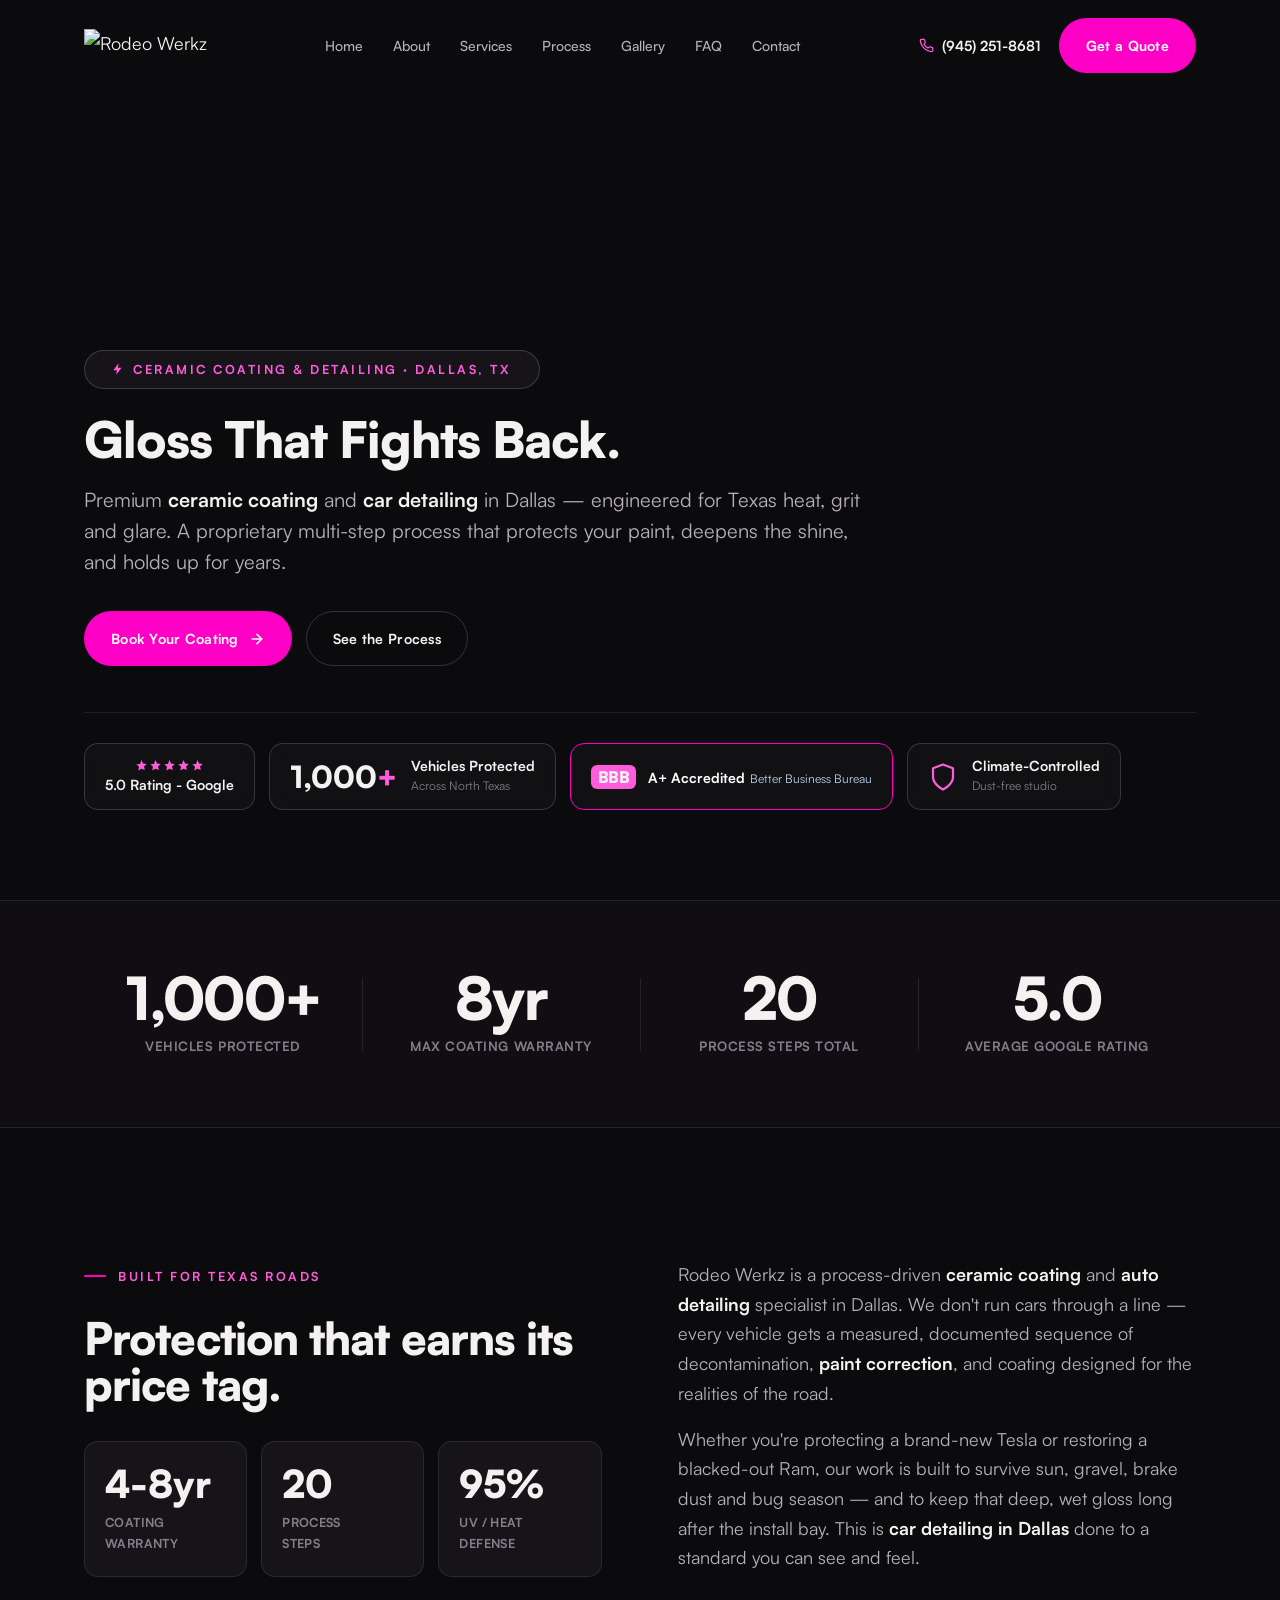
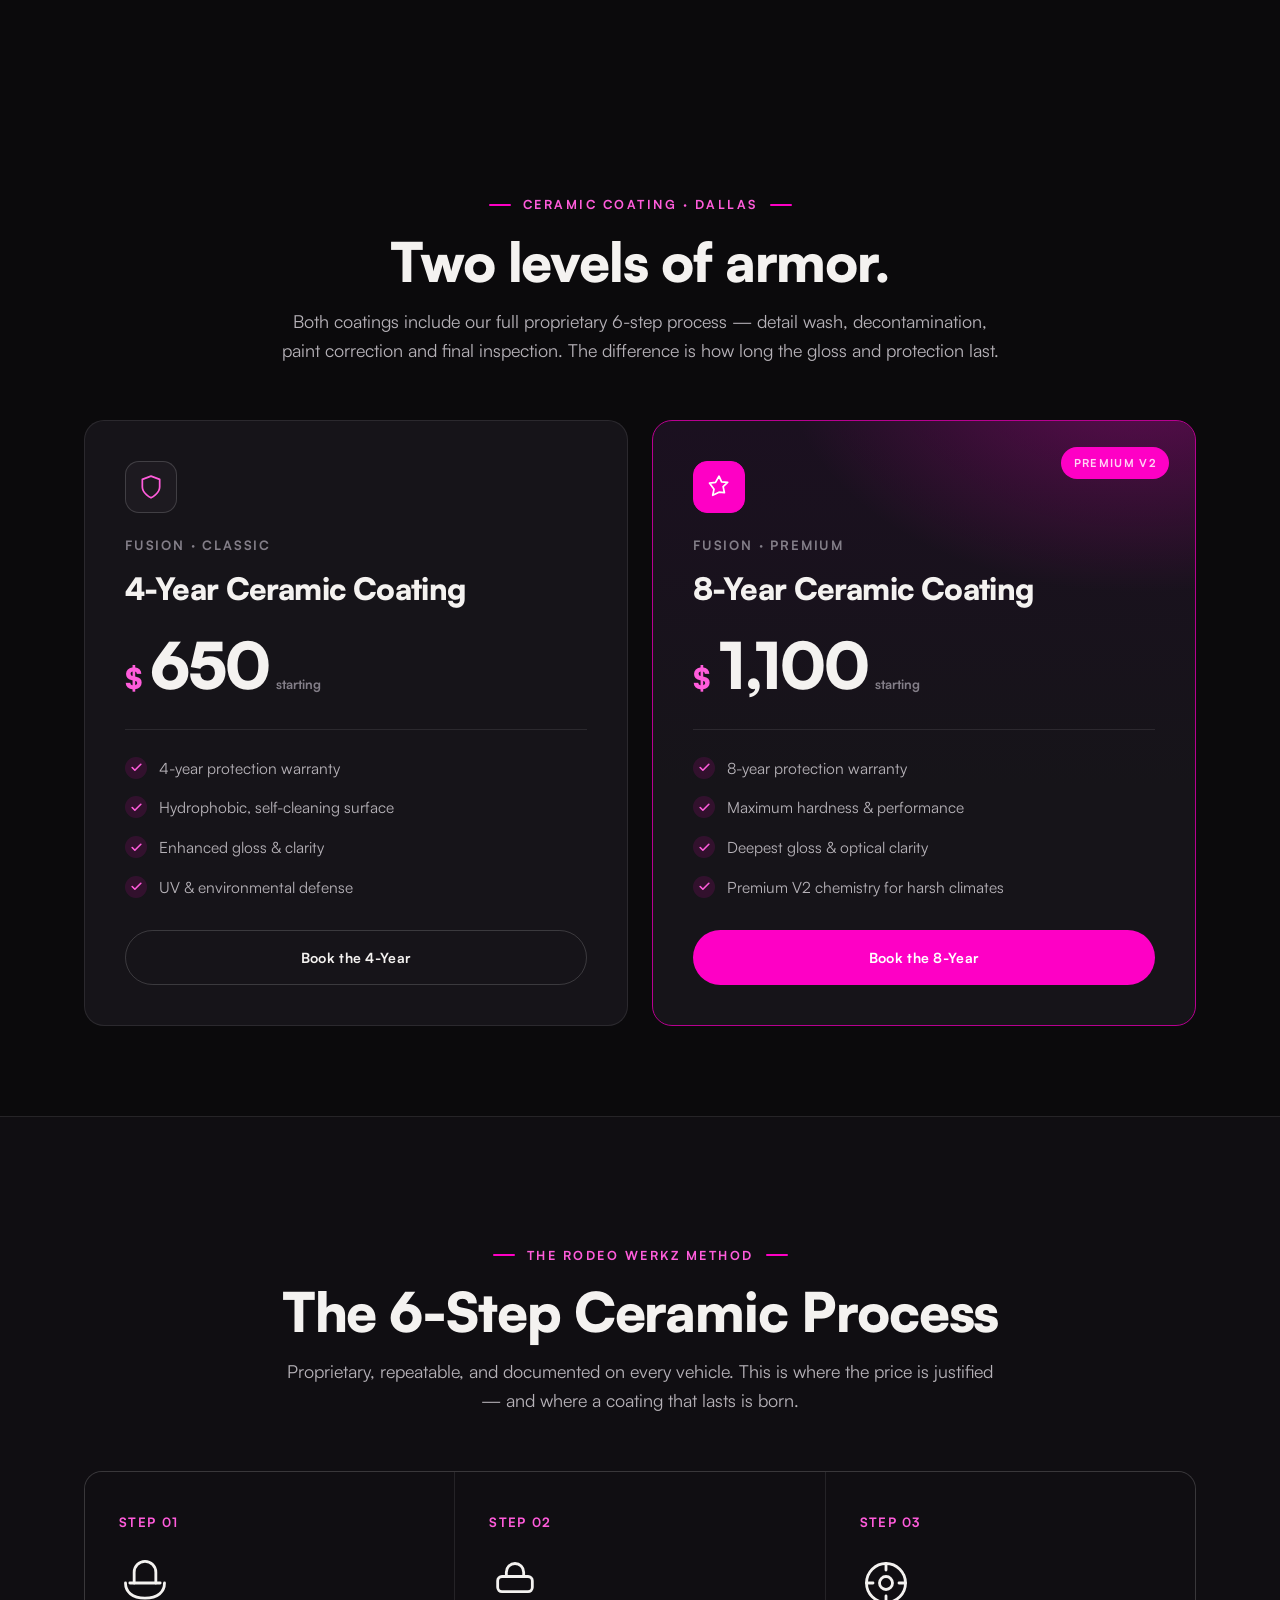
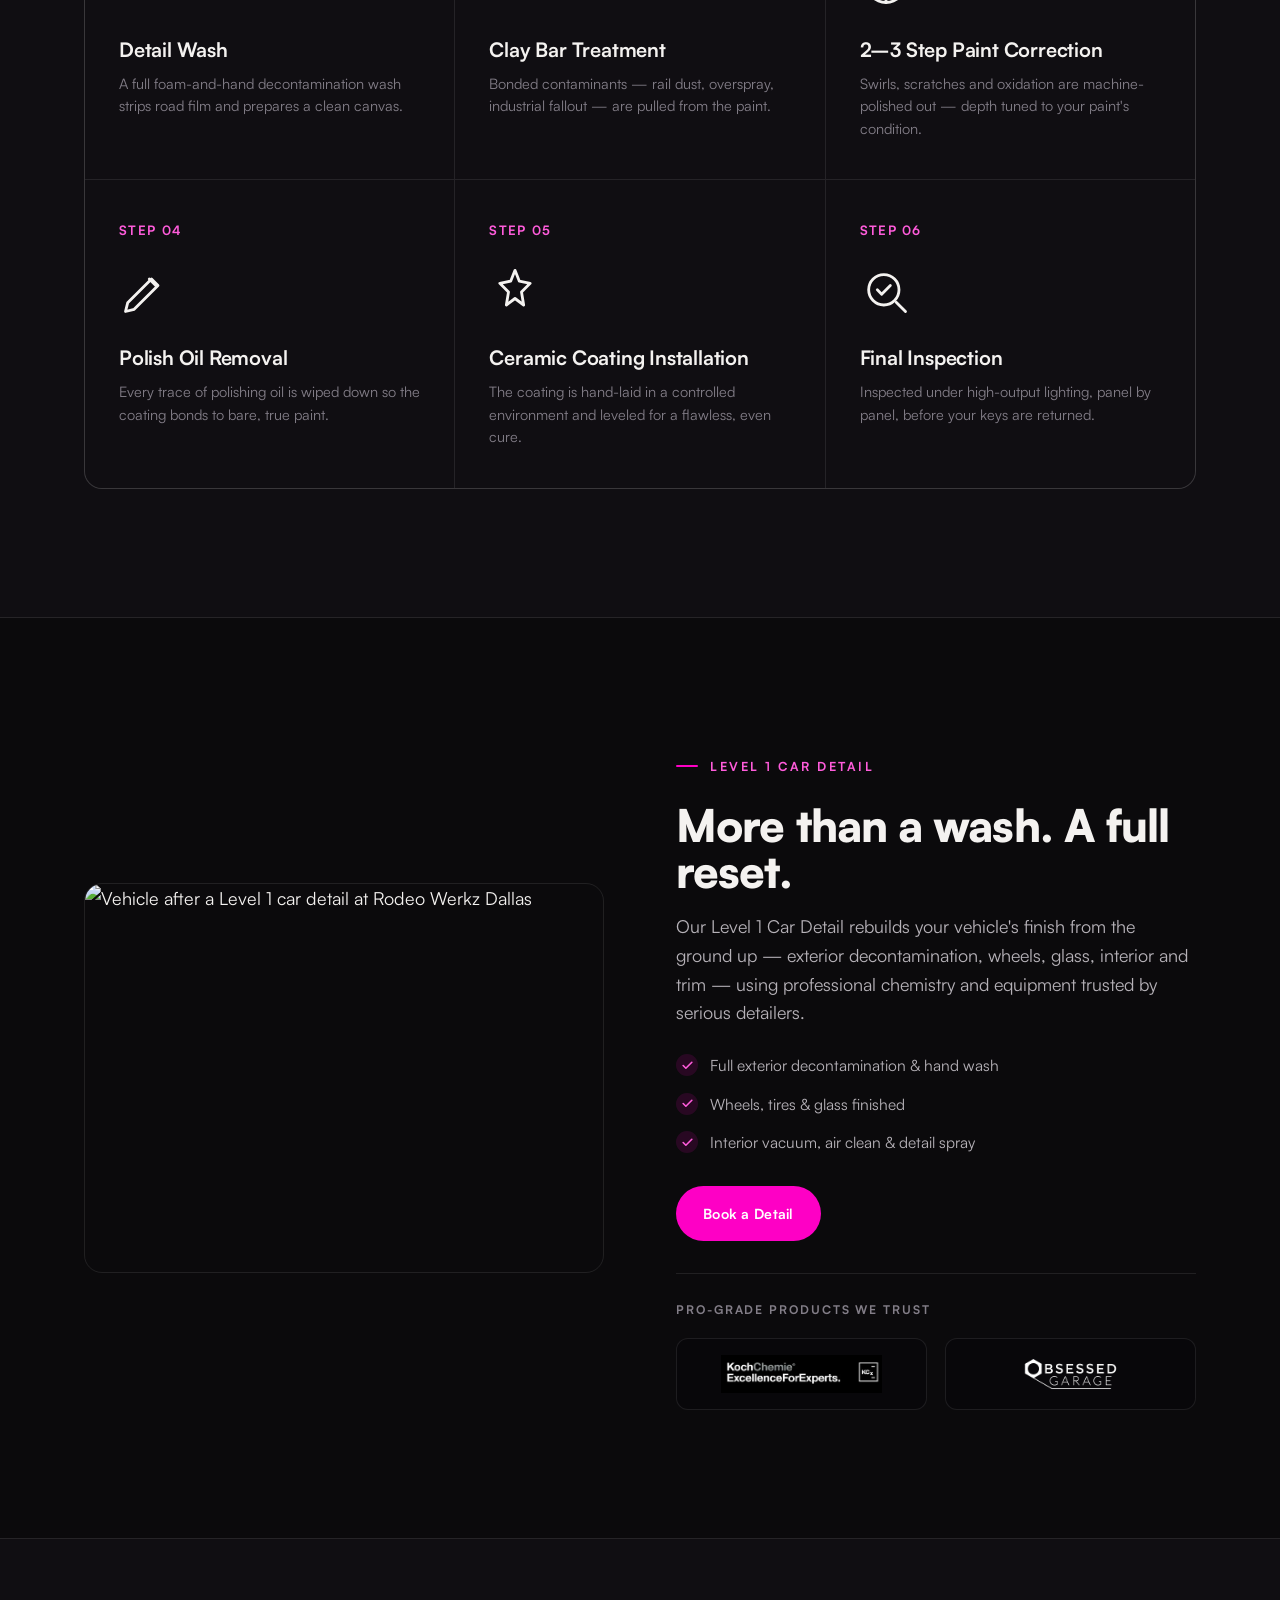
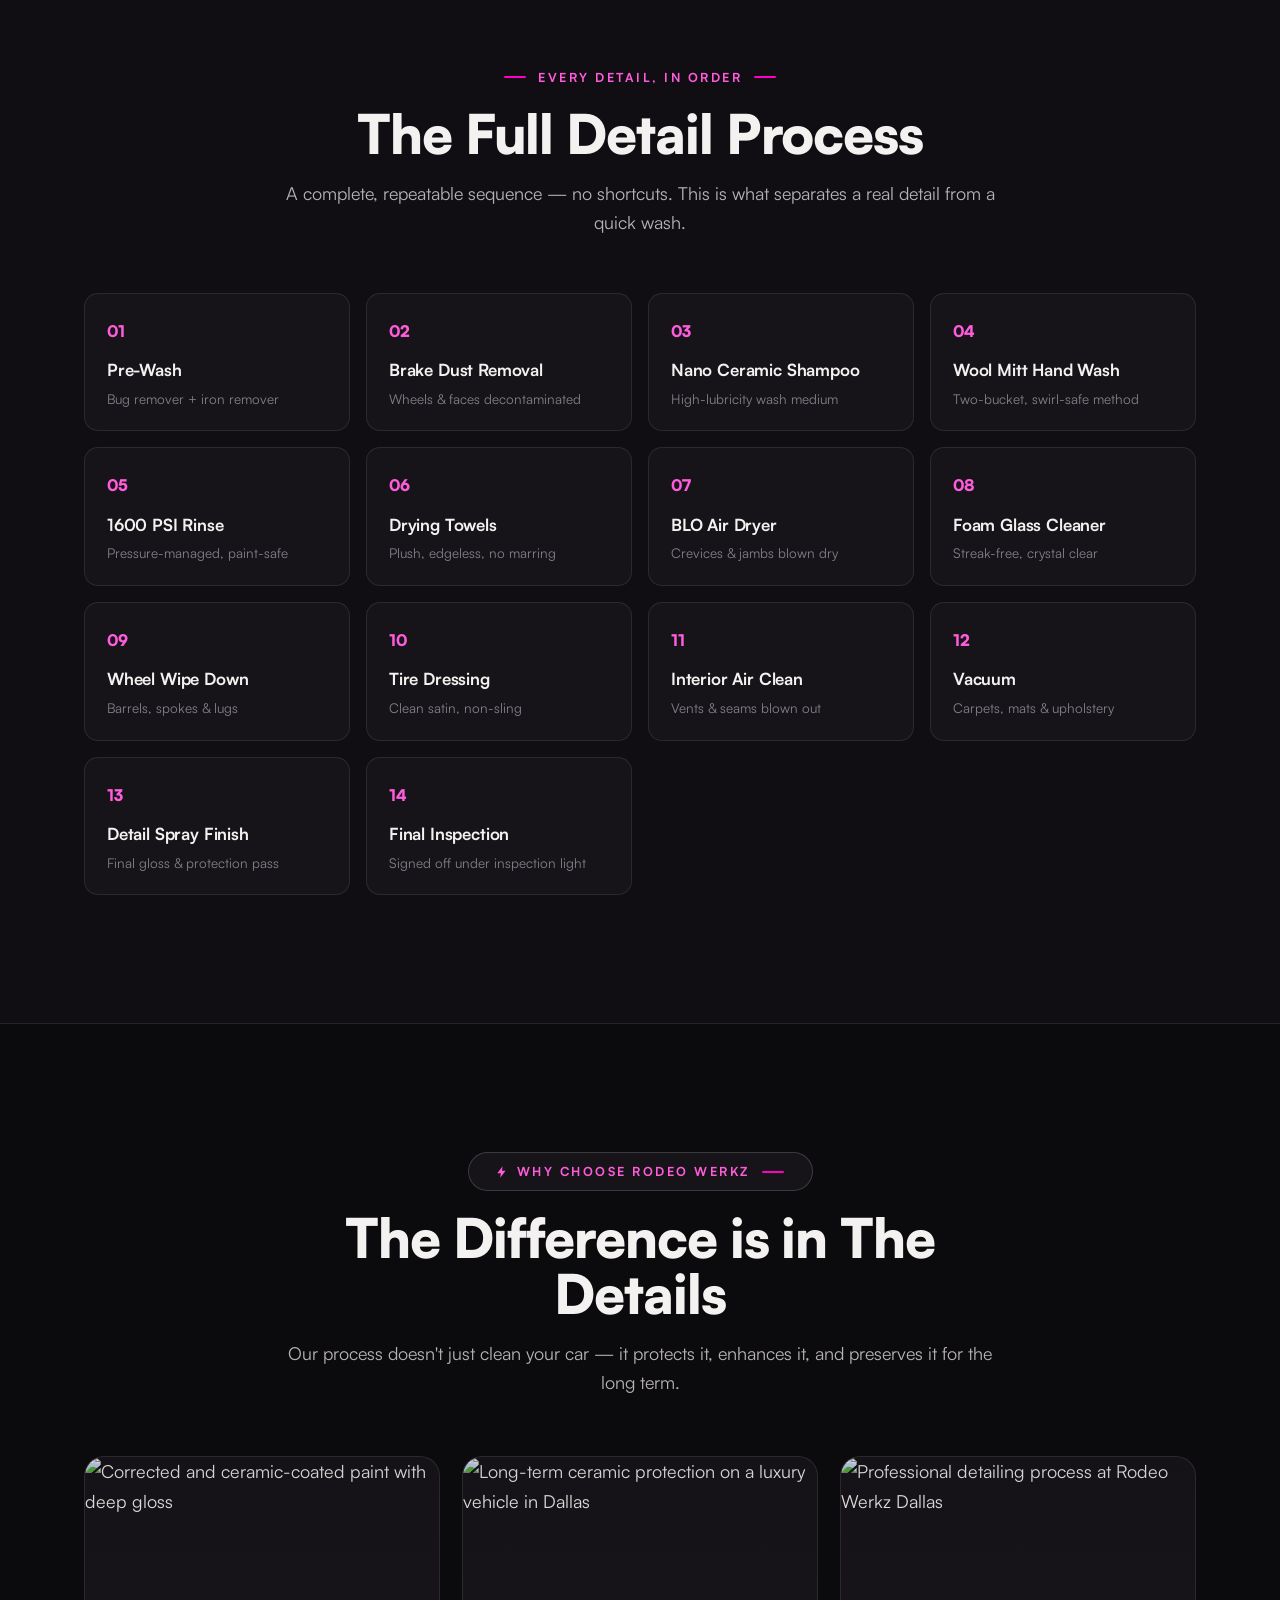
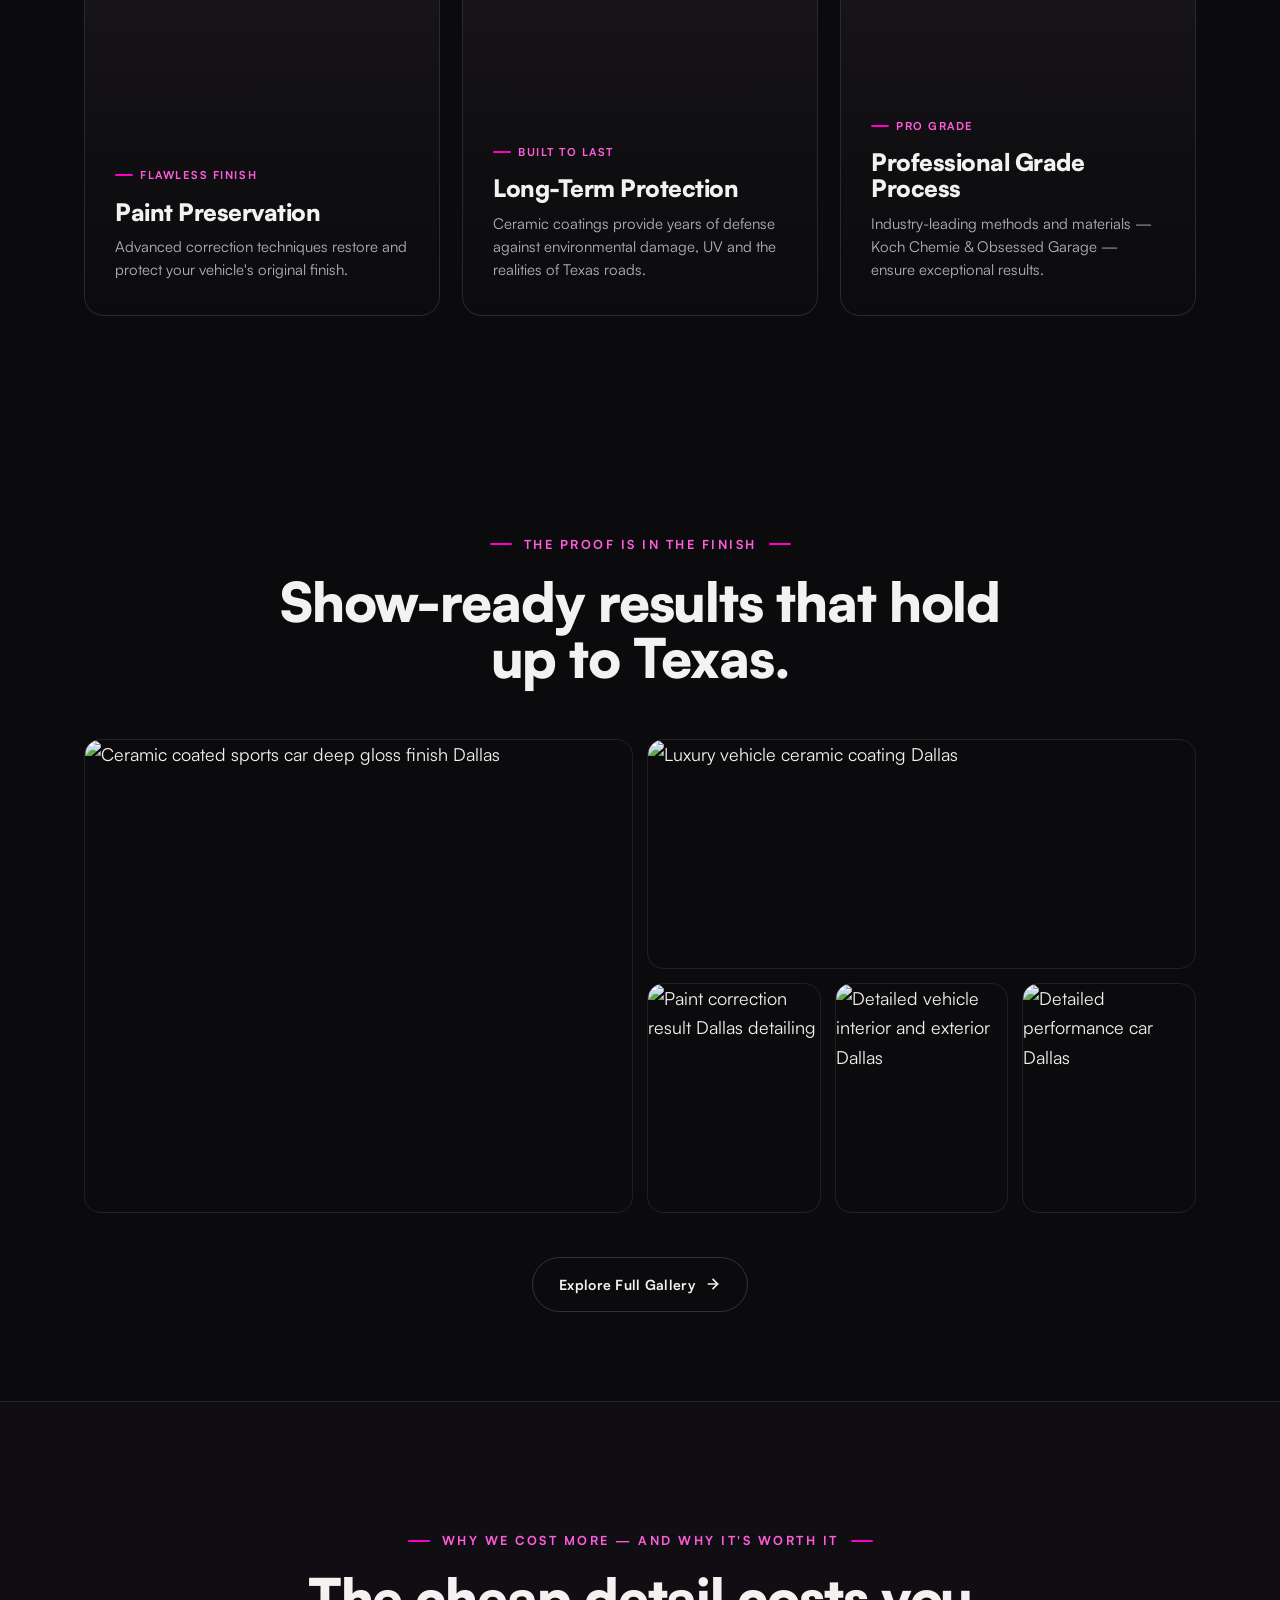
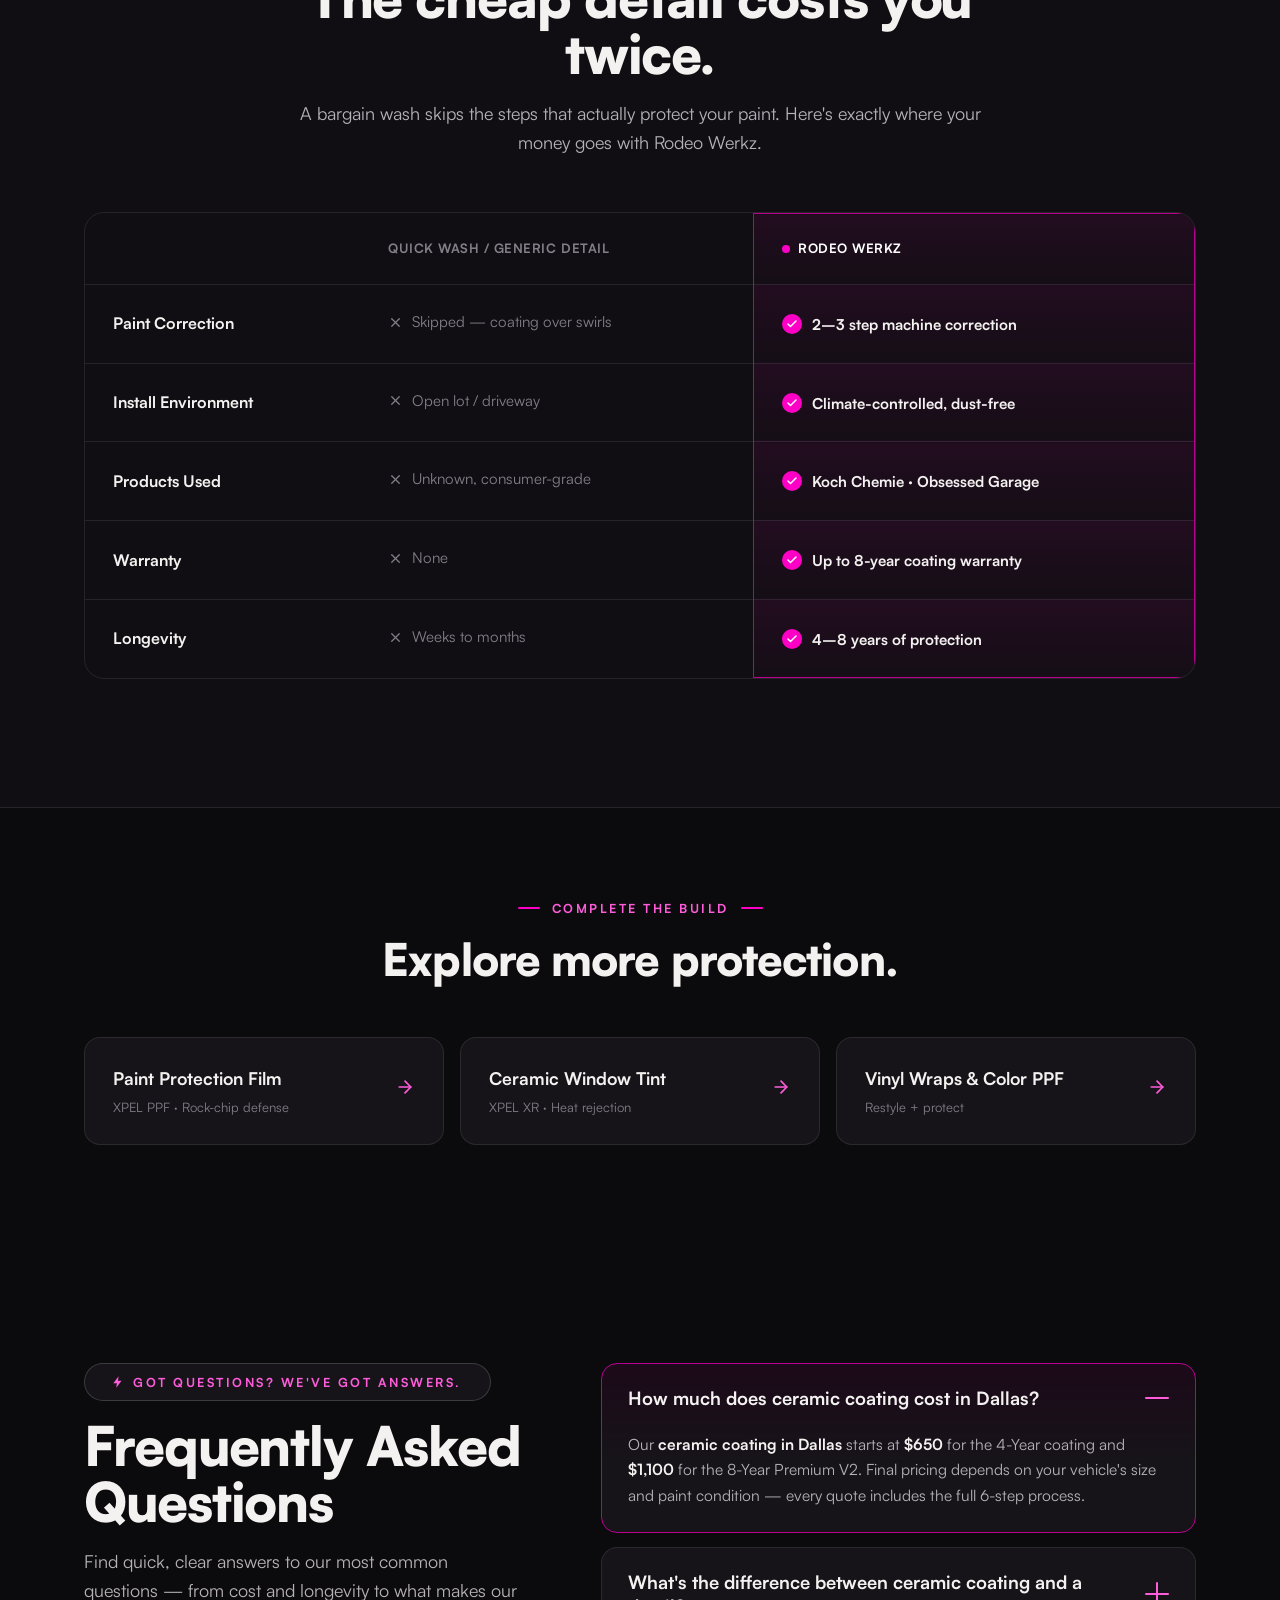
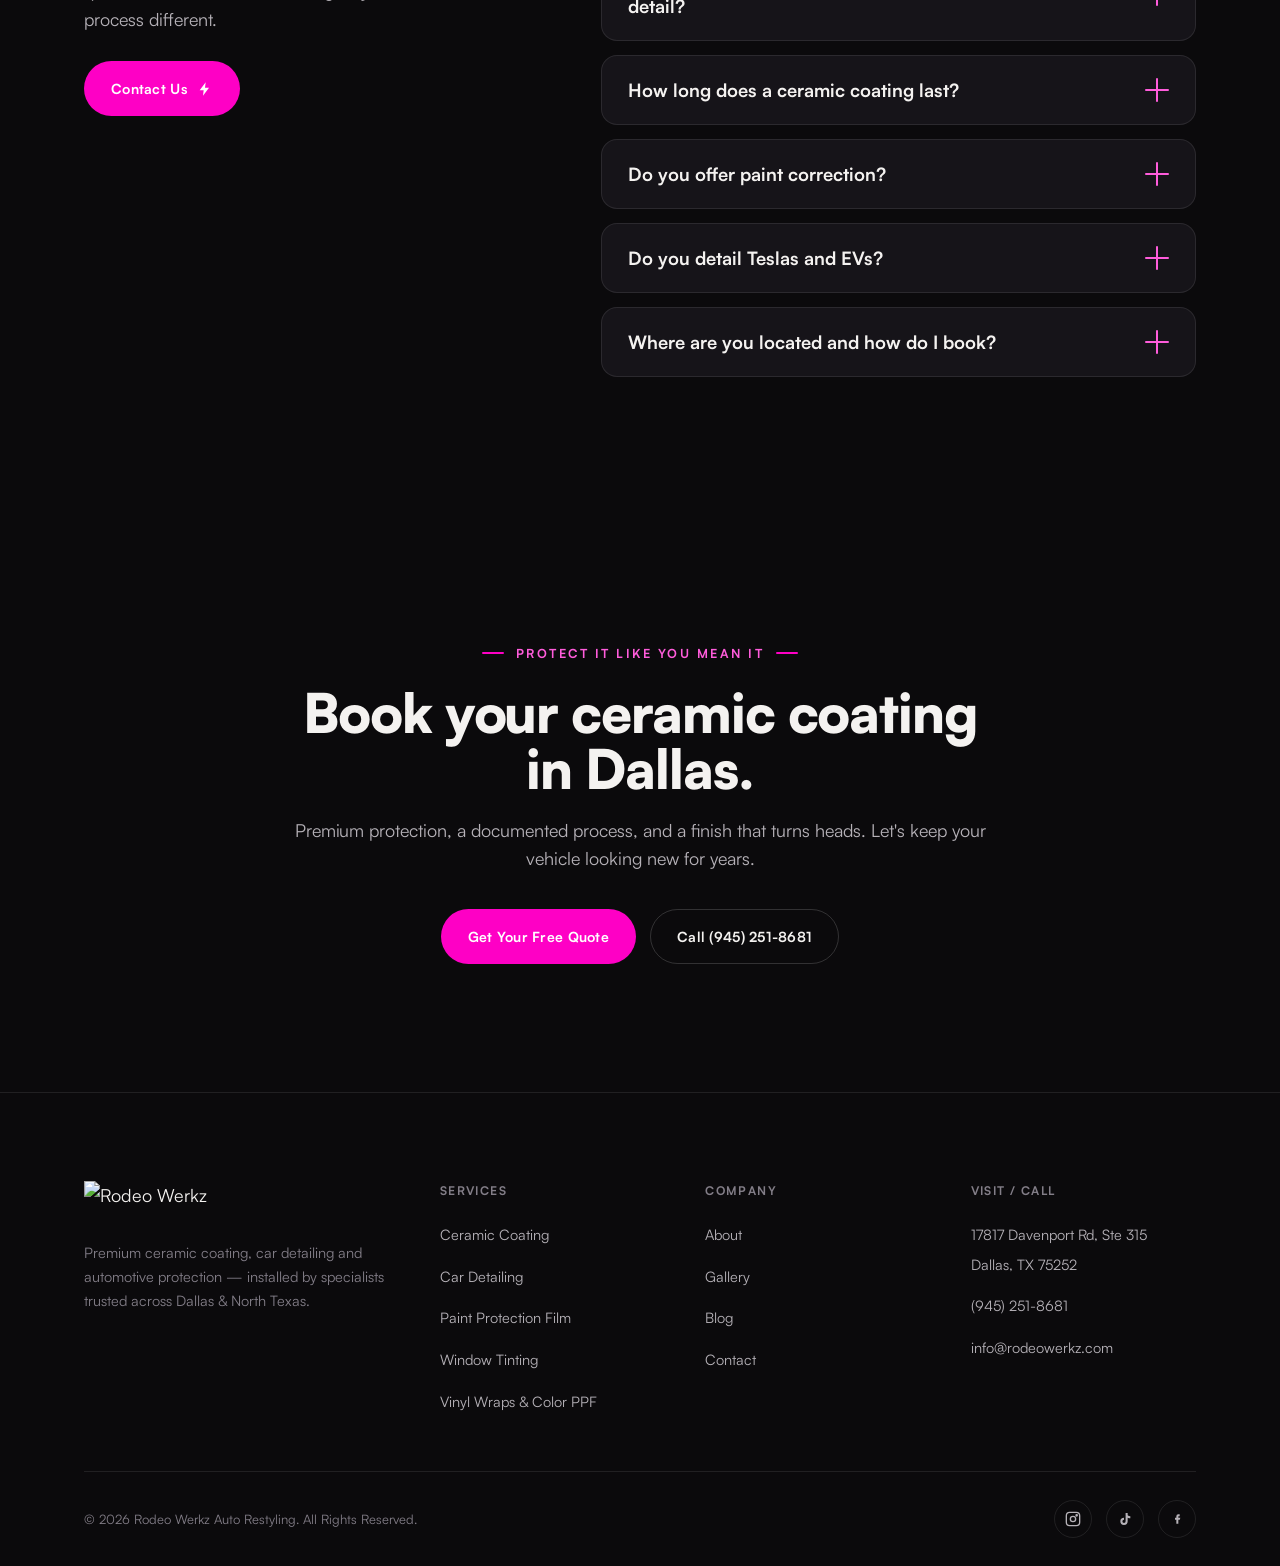
==== commit 20c4d033: "Fix 5.0 Rating trust card padding and center its content The card carried an inline override with un" ====
--- a/ceramic-coating-detailing/index.html
+++ b/ceramic-coating-detailing/index.html
@@ -120,8 +120,8 @@
     </div>
 
     <div class="hero__trust reveal" data-d="4">
-      <div class="trust-card" style="padding: 20px 20px 0px">
-        <div class="trust-card__txt">
+      <div class="trust-card" style="justify-content: center; text-align: center">
+        <div class="trust-card__txt" style="align-items: center">
           <span class="stars" aria-label="5 star rated">
             <svg viewBox="0 0 24 24" fill="currentColor"><path d="M12 2l2.9 6.3 6.9.7-5.1 4.7 1.4 6.8L12 17.8 6 21.2l1.4-6.8L2.3 9.7l6.9-.7z"/></svg>
             <svg viewBox="0 0 24 24" fill="currentColor"><path d="M12 2l2.9 6.3 6.9.7-5.1 4.7 1.4 6.8L12 17.8 6 21.2l1.4-6.8L2.3 9.7l6.9-.7z"/></svg>
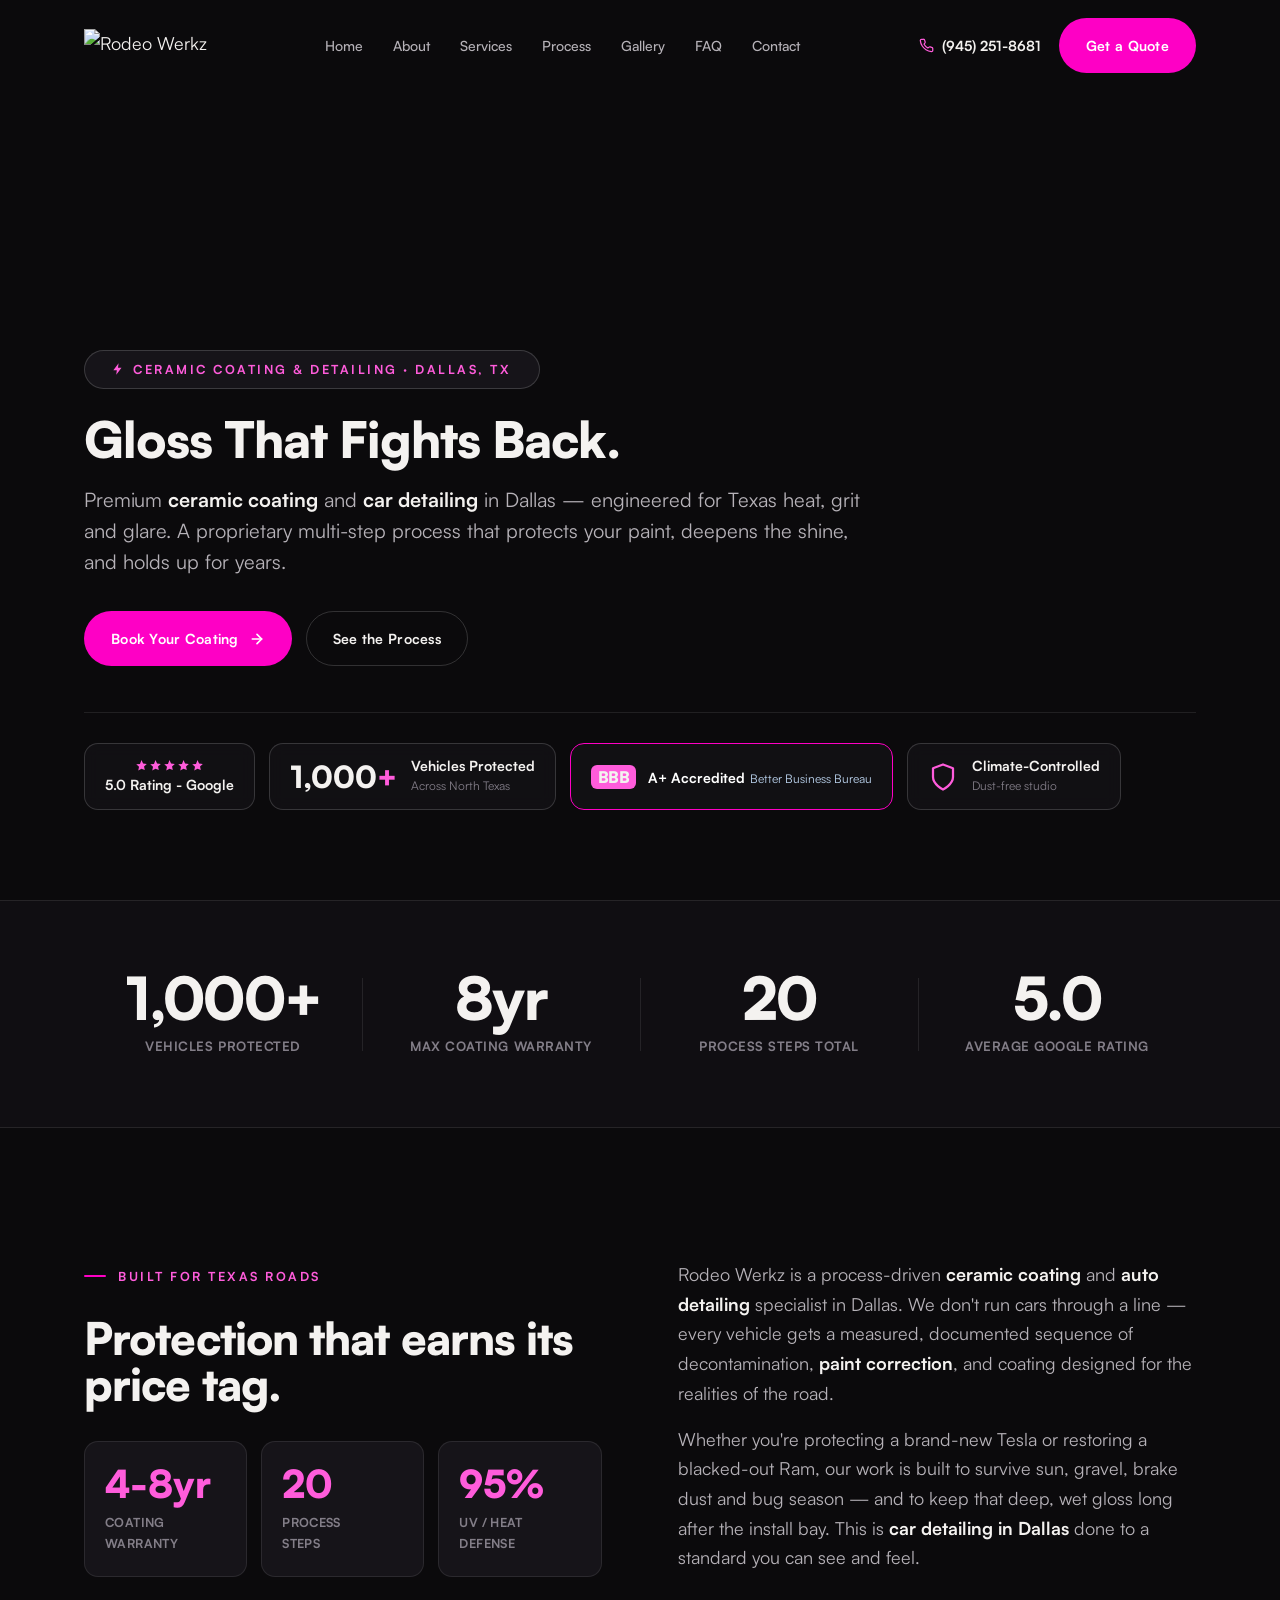
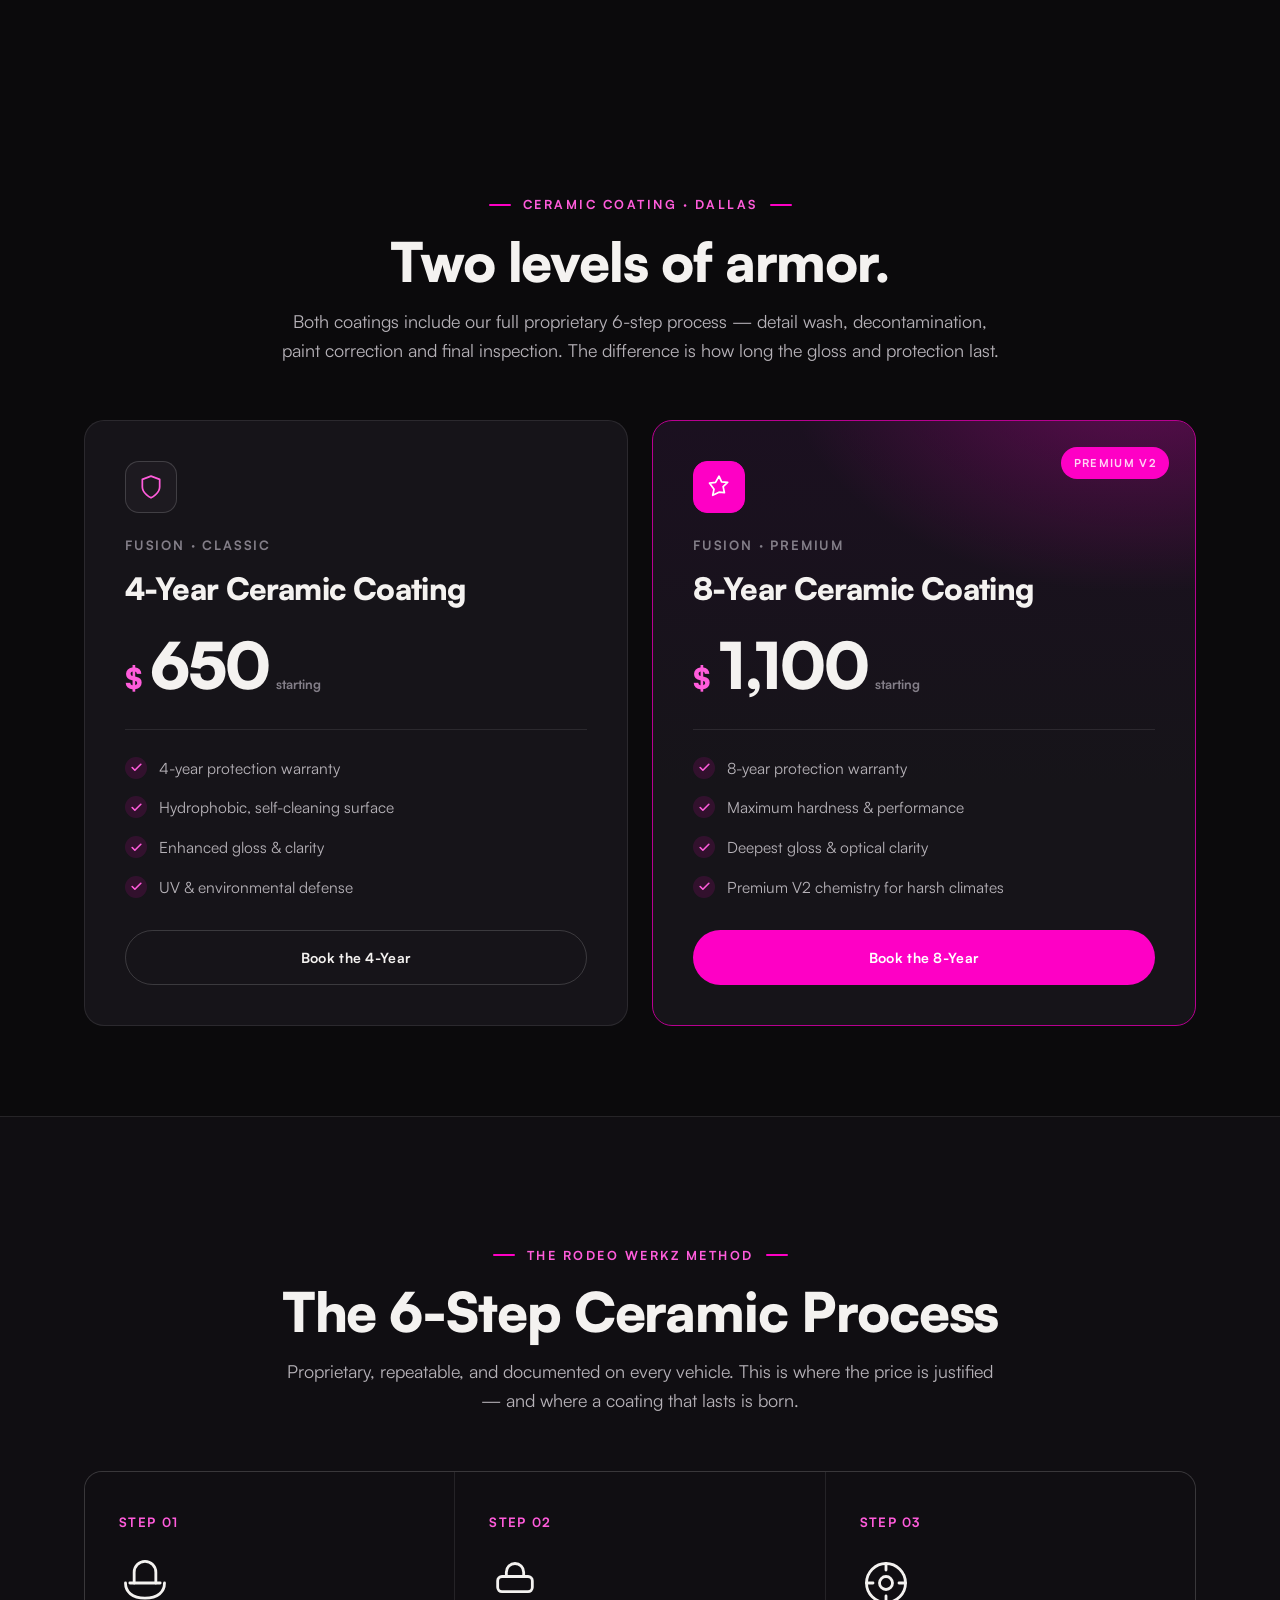
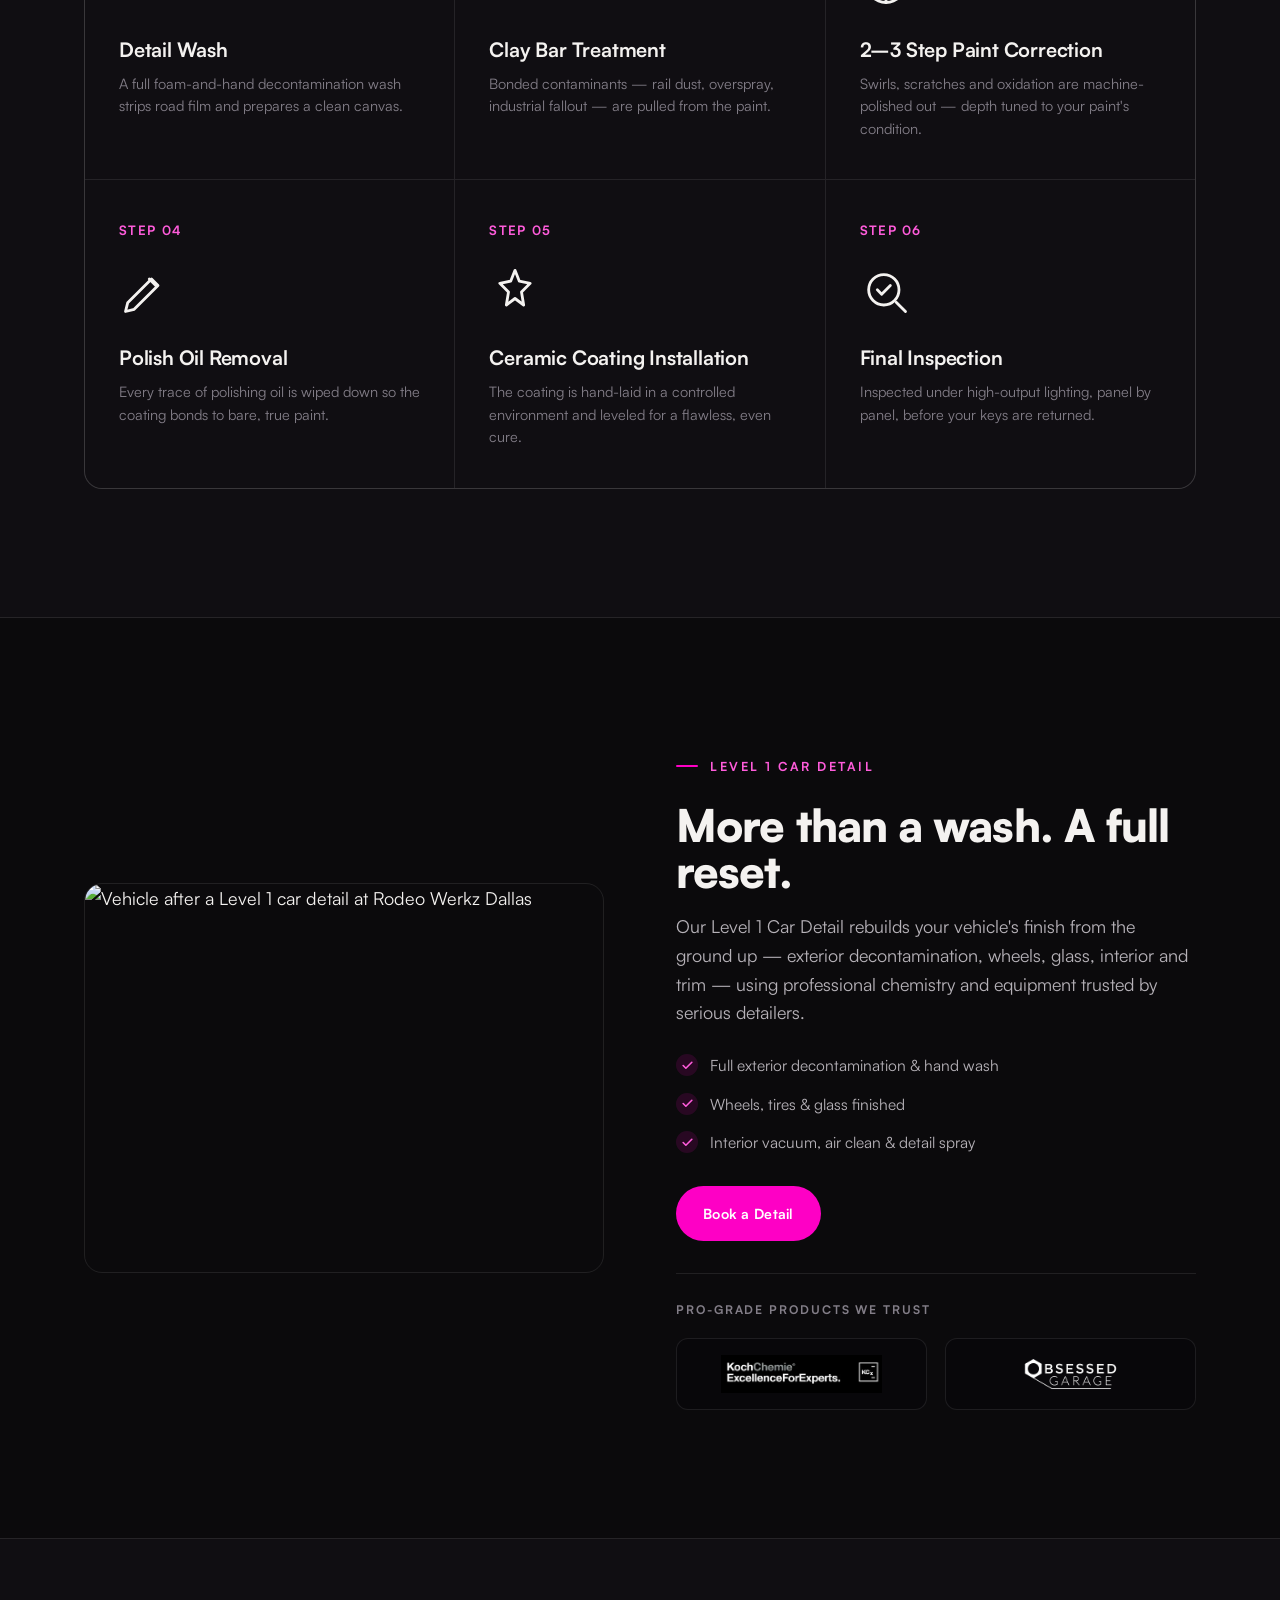
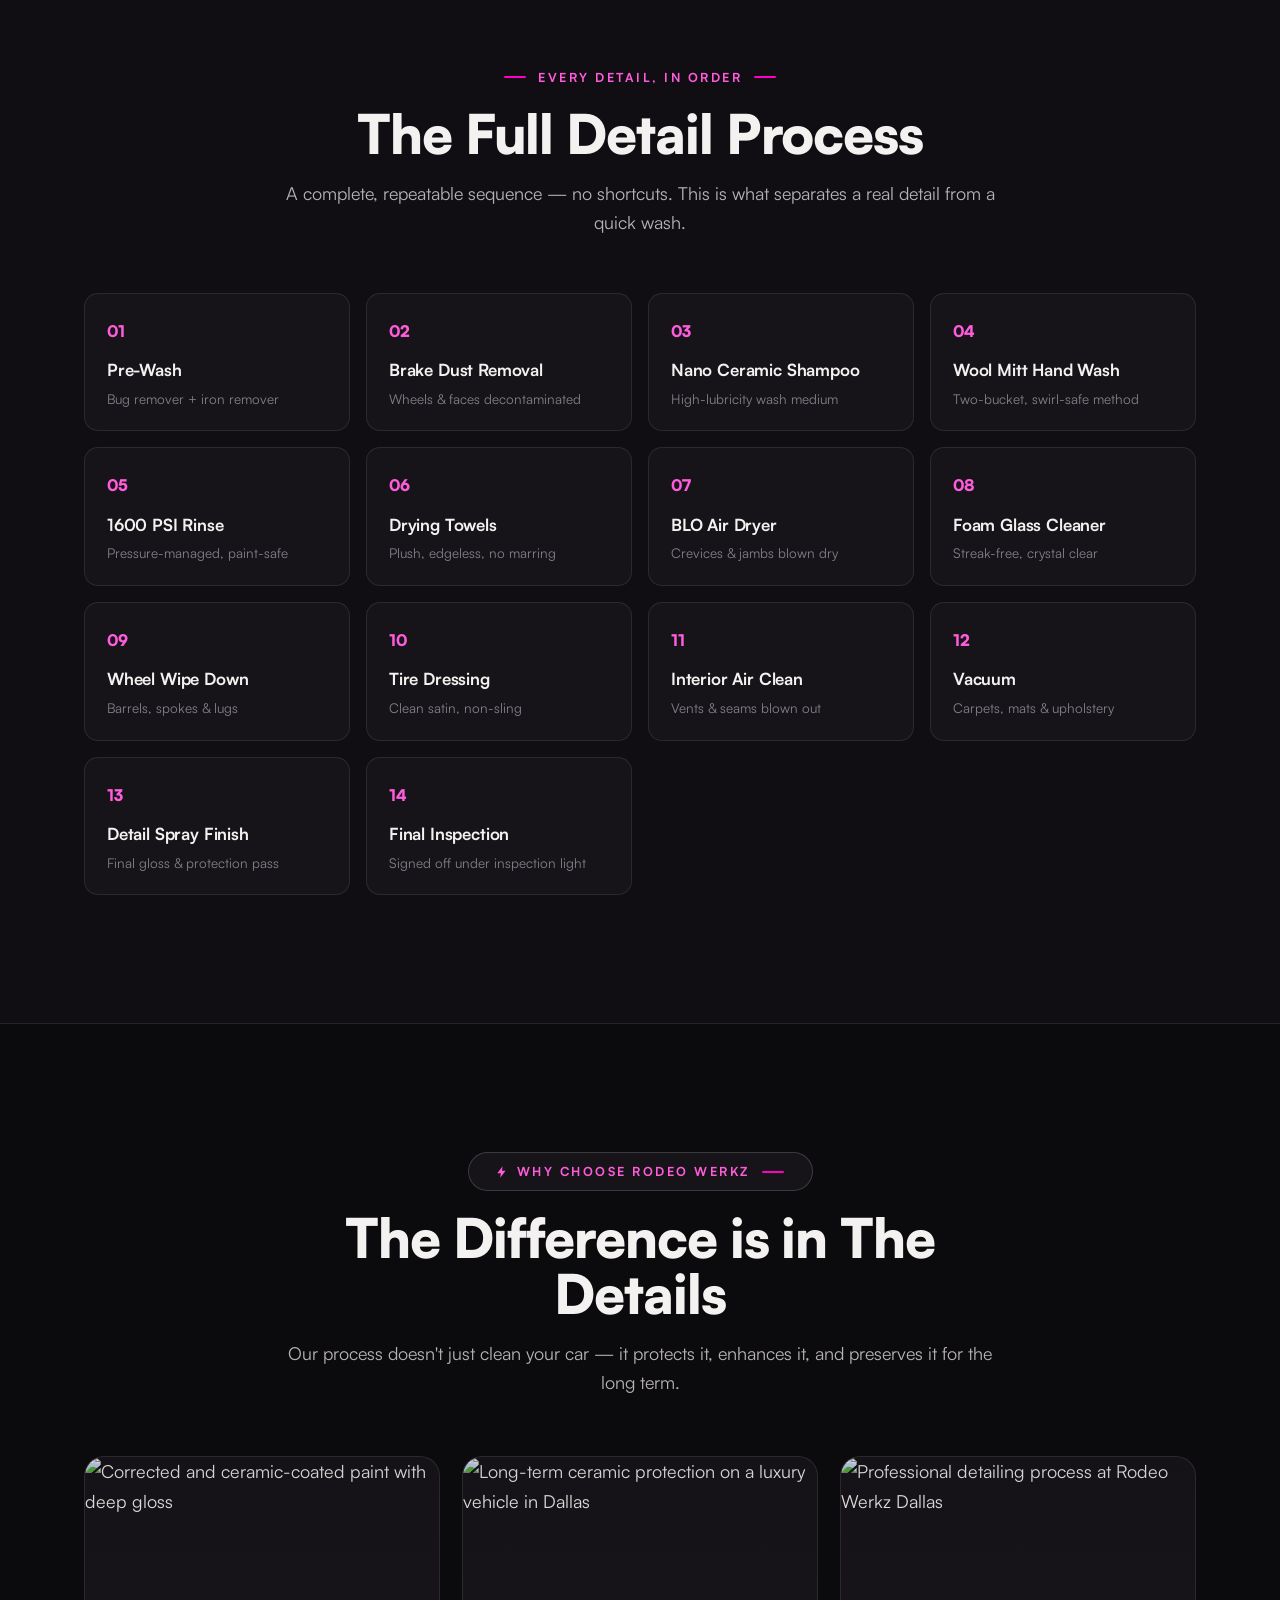
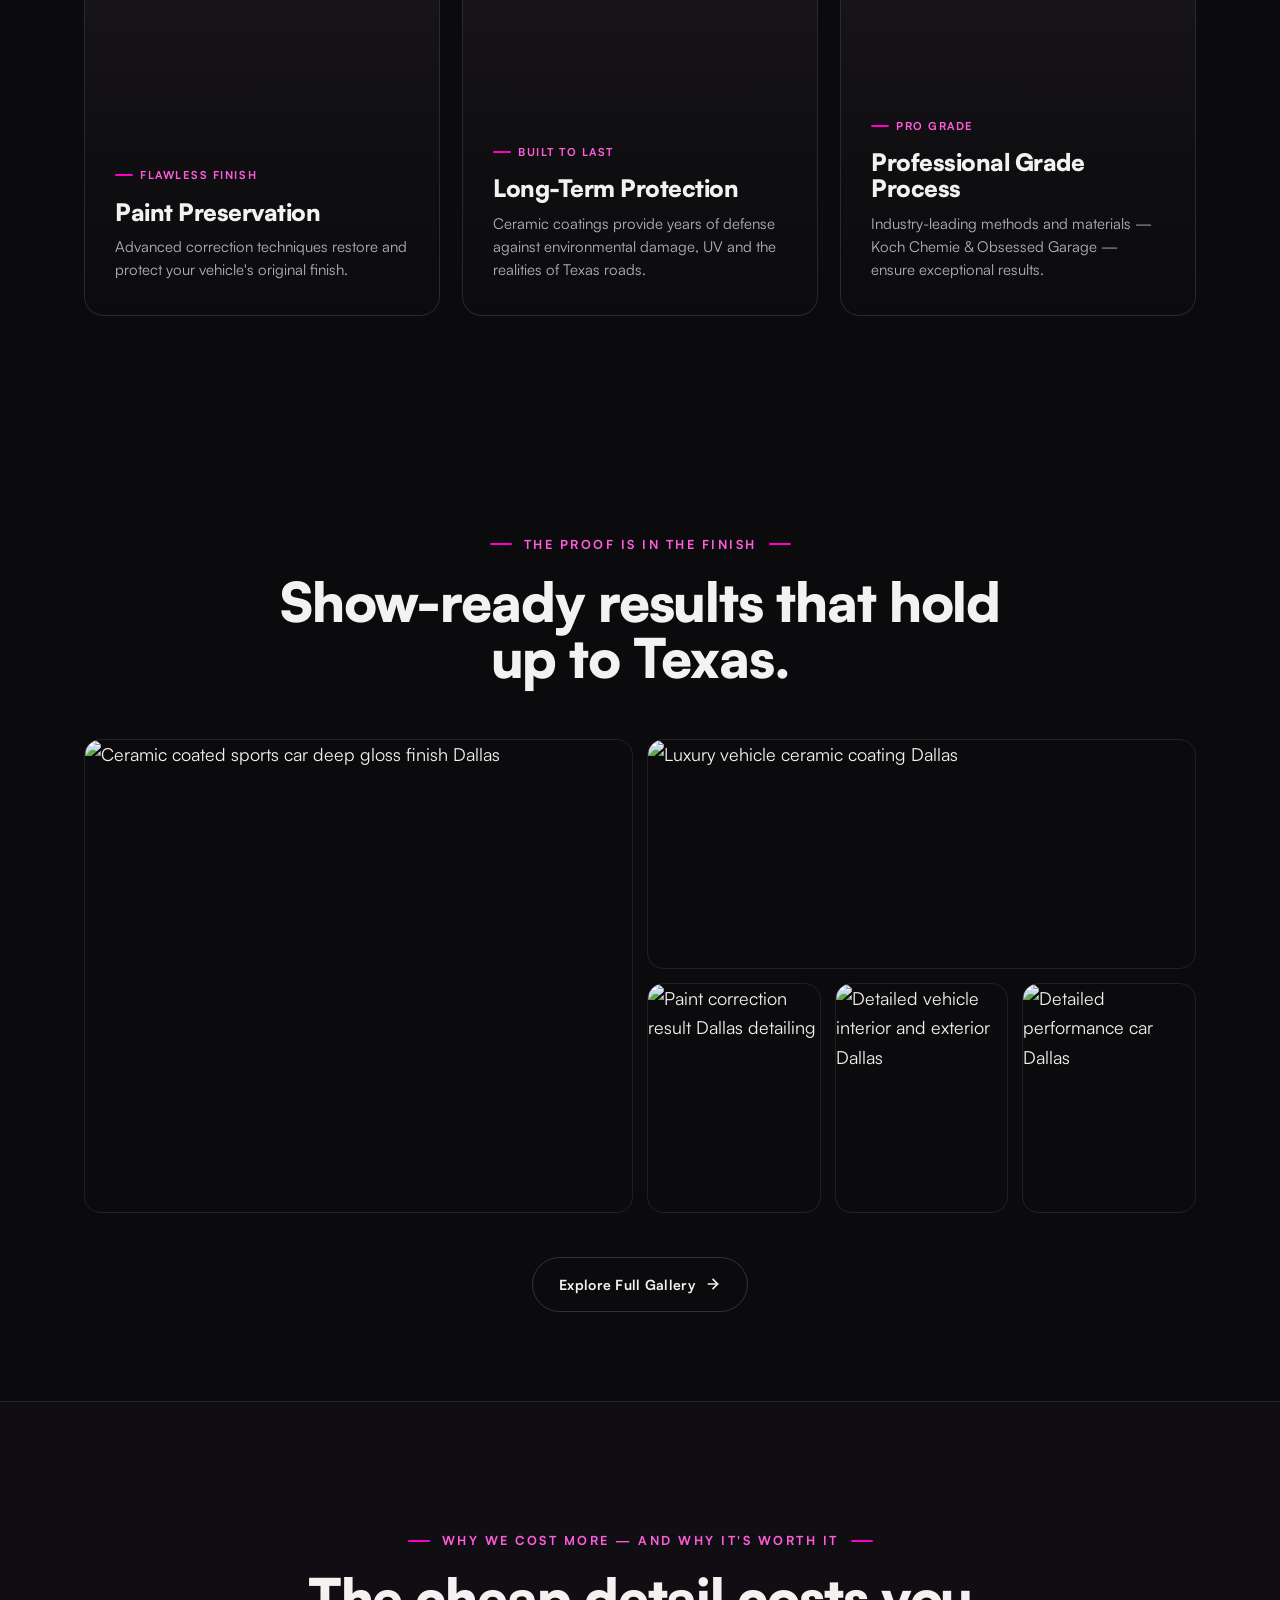
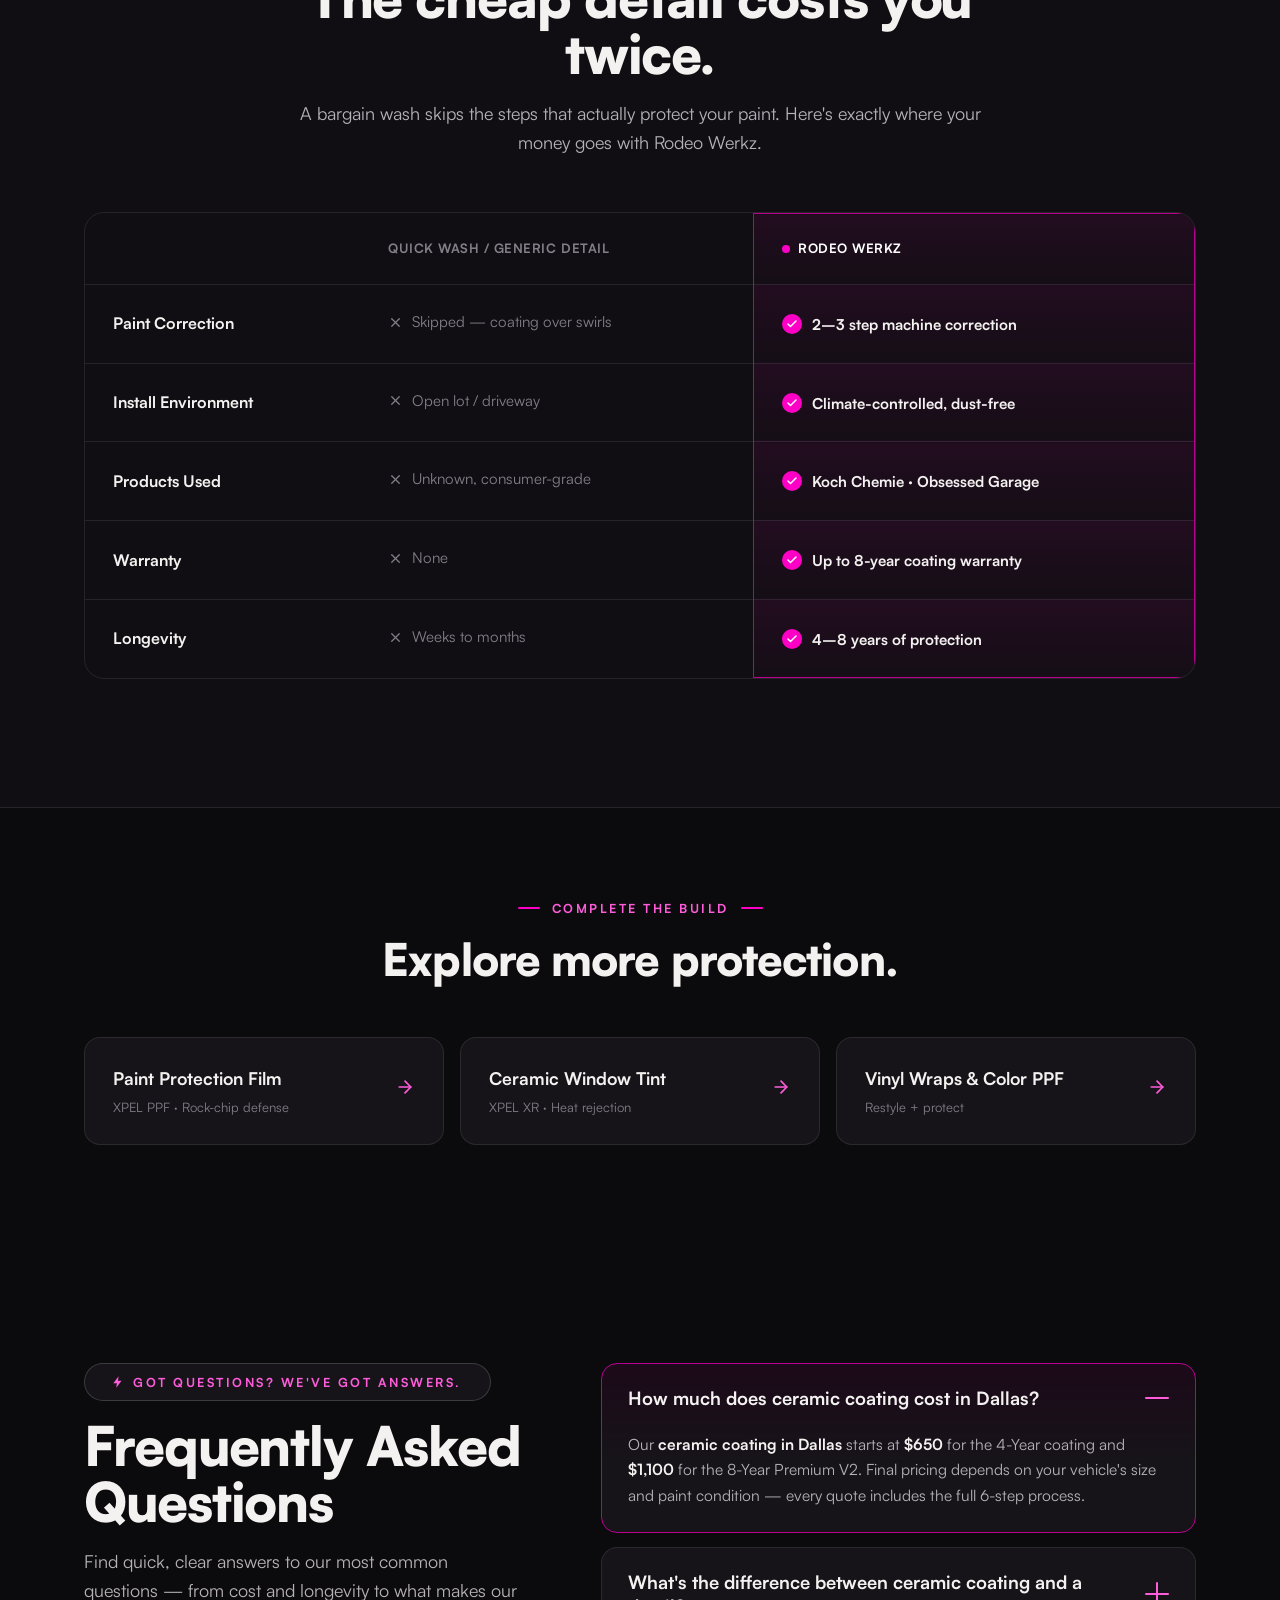
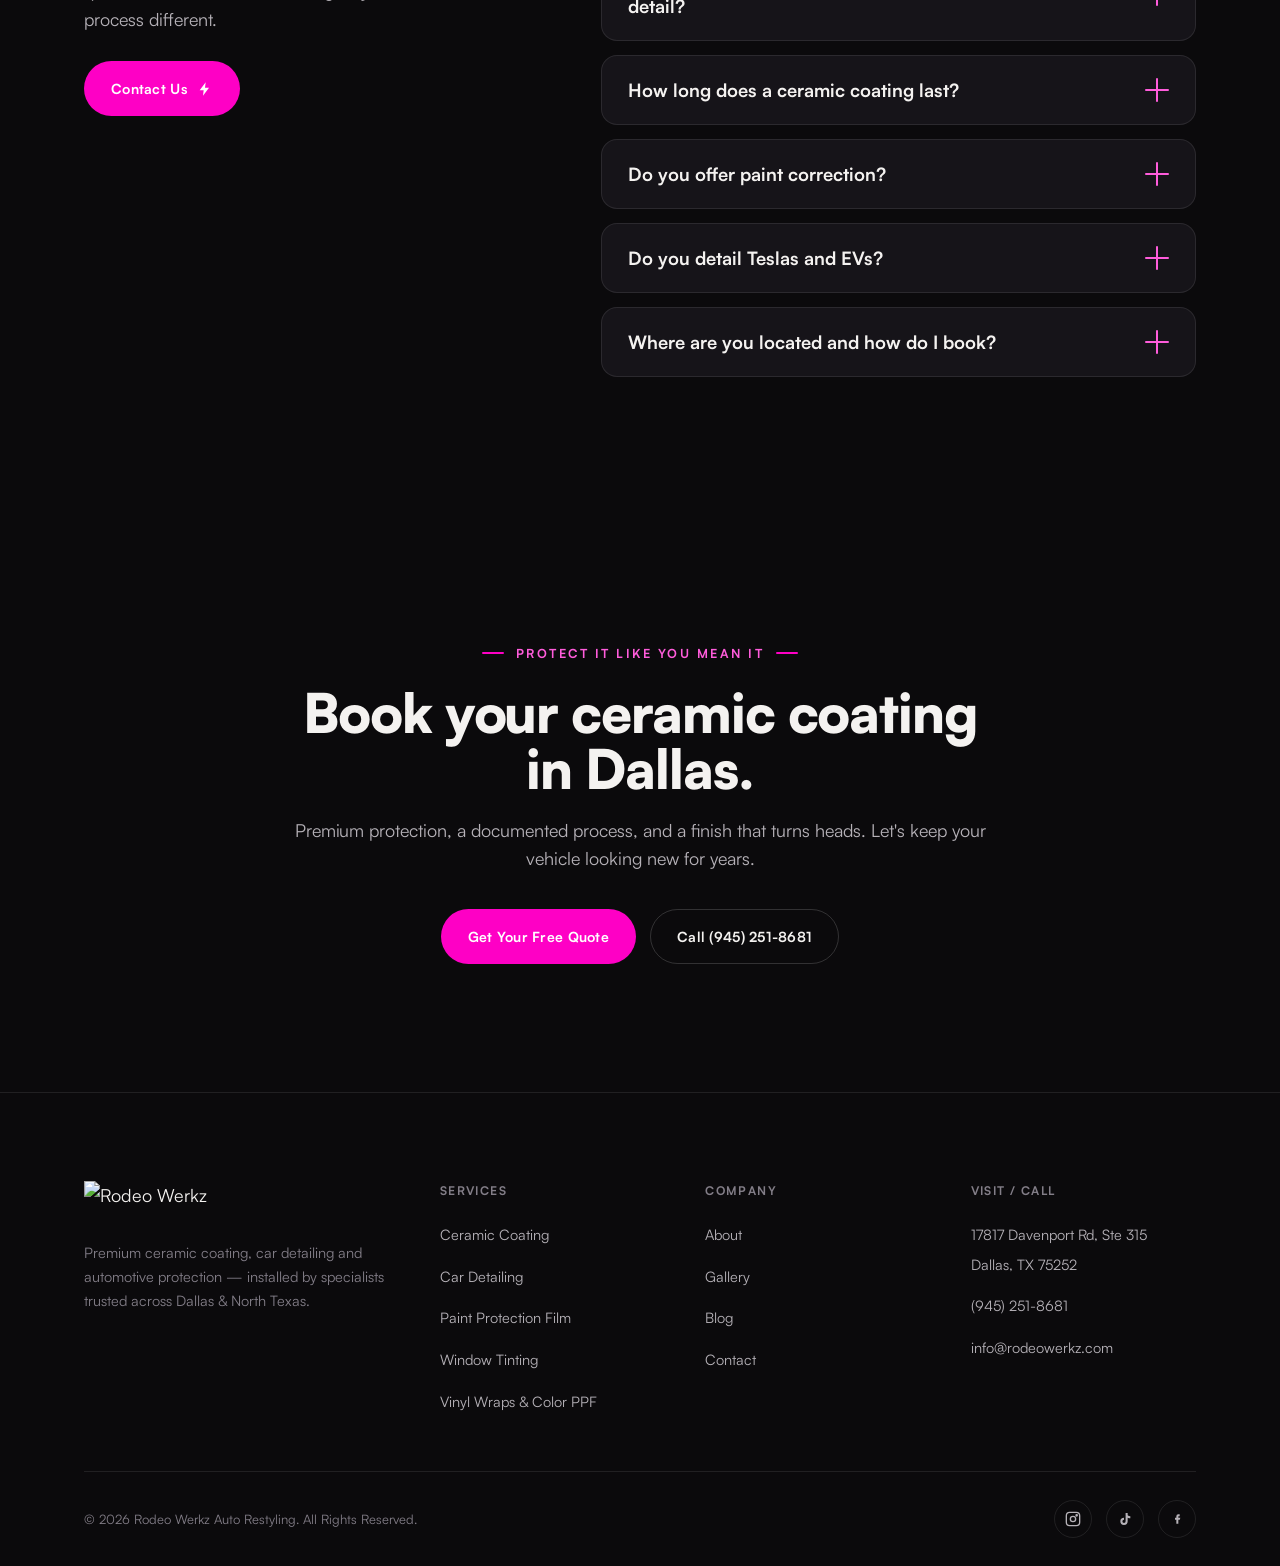
==== commit 3535cada: "Tint Built-for-Texas-Roads stat numbers pink Switch .intro__stat .n from off-white to the brand mage" ====
--- a/ceramic-coating-detailing/index.html
+++ b/ceramic-coating-detailing/index.html
@@ -181,7 +181,7 @@
         <div class="intro__stats">
           <div class="intro__stat"><div class="n">4-8yr</div><div class="l">Coating<br>Warranty</div></div>
           <div class="intro__stat"><div class="n"><span data-count="20">0</span></div><div class="l">PROCESS<br>STEPS</div></div>
-          <div class="intro__stat"><div class="n"><span data-count="95">0</span><span class="mag" style="color: rgb(244, 242, 240)">%</span></div><div class="l">UV / Heat<br>Defense</div></div>
+          <div class="intro__stat"><div class="n"><span data-count="95">0</span><span class="mag">%</span></div><div class="l">UV / Heat<br>Defense</div></div>
         </div>
       </div>
       <div class="intro__body reveal" data-d="1">
--- a/ceramic-coating-detailing/styles.css
+++ b/ceramic-coating-detailing/styles.css
@@ -196,7 +196,7 @@
 .intro__stats { display: grid; grid-template-columns: repeat(3, 1fr); gap: 14px; margin-top: 34px; }
 .intro__stat { background: var(--surface); border: 1px solid var(--hairline); border-radius: 14px; padding: 22px 20px; transition: border-color .3s, transform .3s; }
 .intro__stat:hover { border-color: var(--hairline-2); transform: translateY(-3px); }
-.intro__stat .n { font-family: var(--display); font-weight: 900; font-size: clamp(1.8rem,3vw,2.5rem); line-height: 1; color: var(--ink); }
+.intro__stat .n { font-family: var(--display); font-weight: 900; font-size: clamp(1.8rem,3vw,2.5rem); line-height: 1; color: var(--magenta-2); }
 .intro__stat .n .mag { color: var(--magenta-2); }
 .intro__stat .l { font-size: 12.5px; font-weight: 600; letter-spacing: 0.03em; text-transform: uppercase; color: var(--ink-mute); margin-top: 10px; }
 
